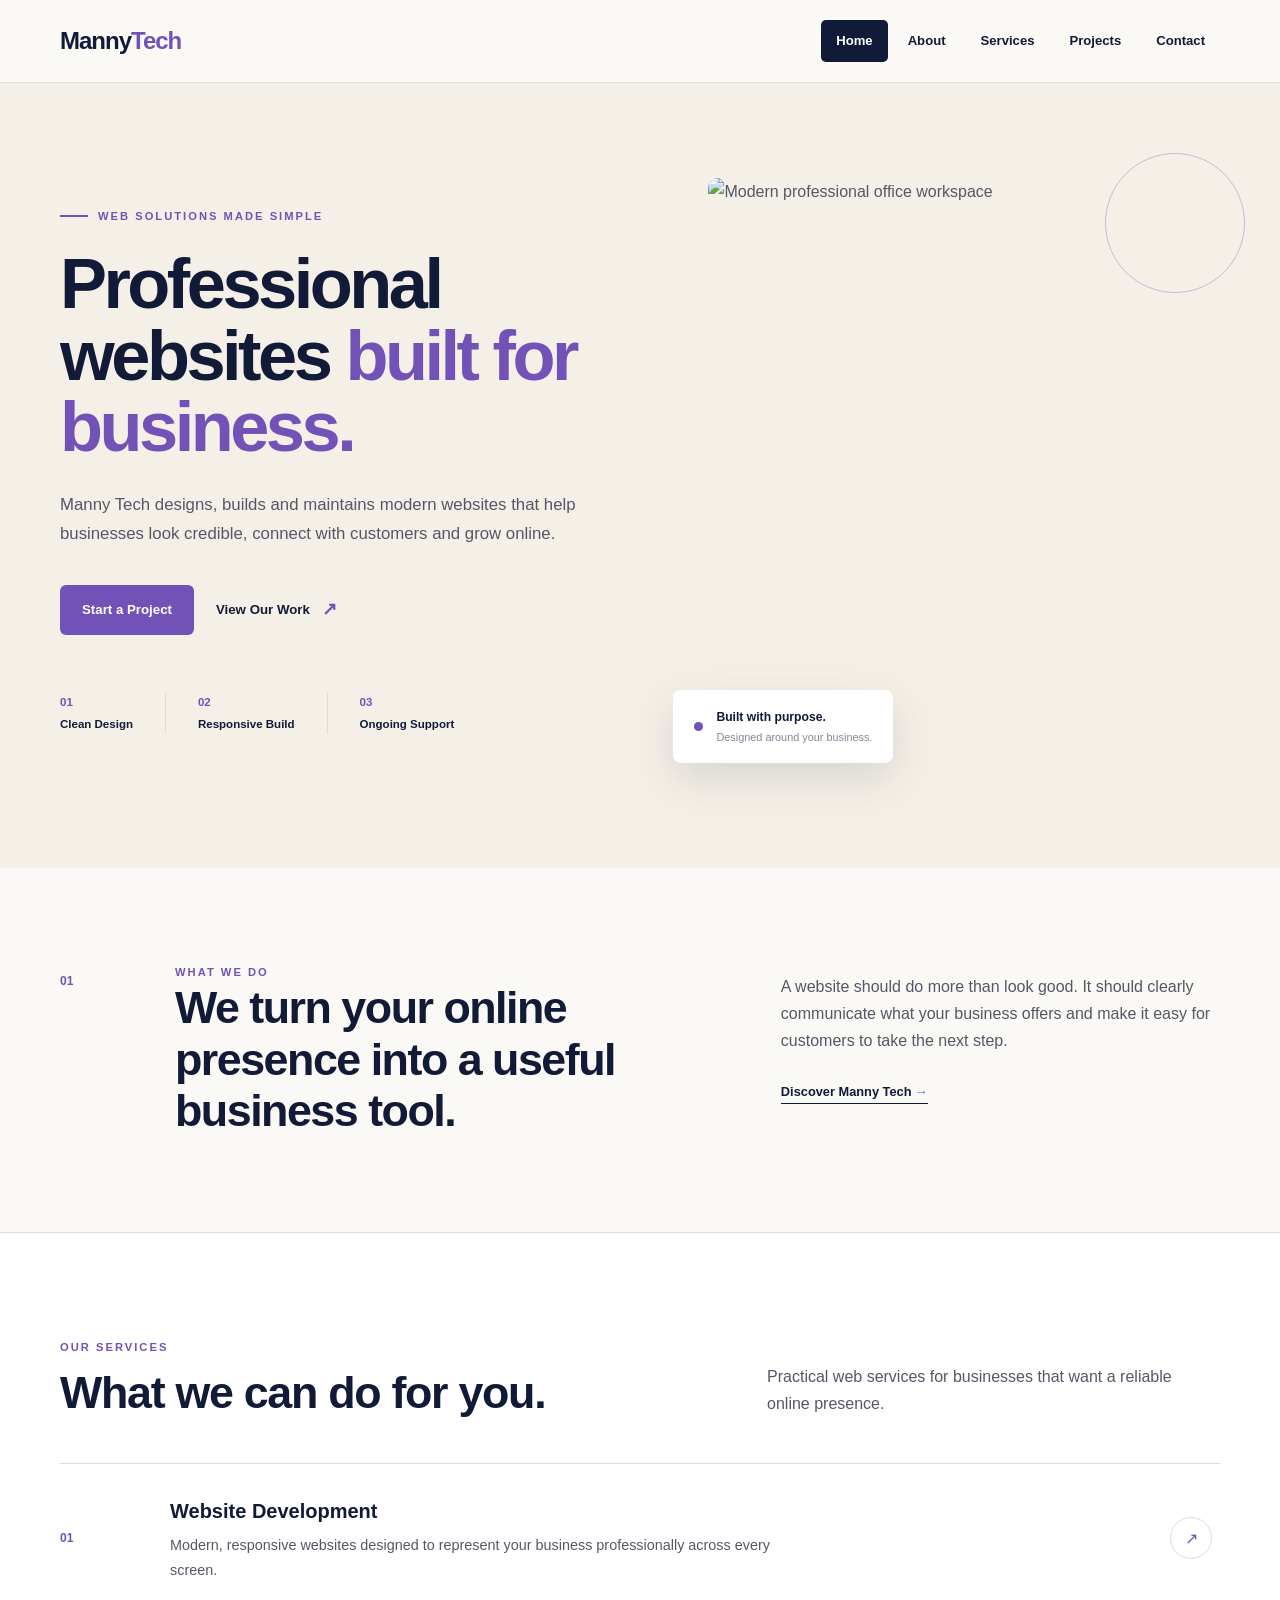
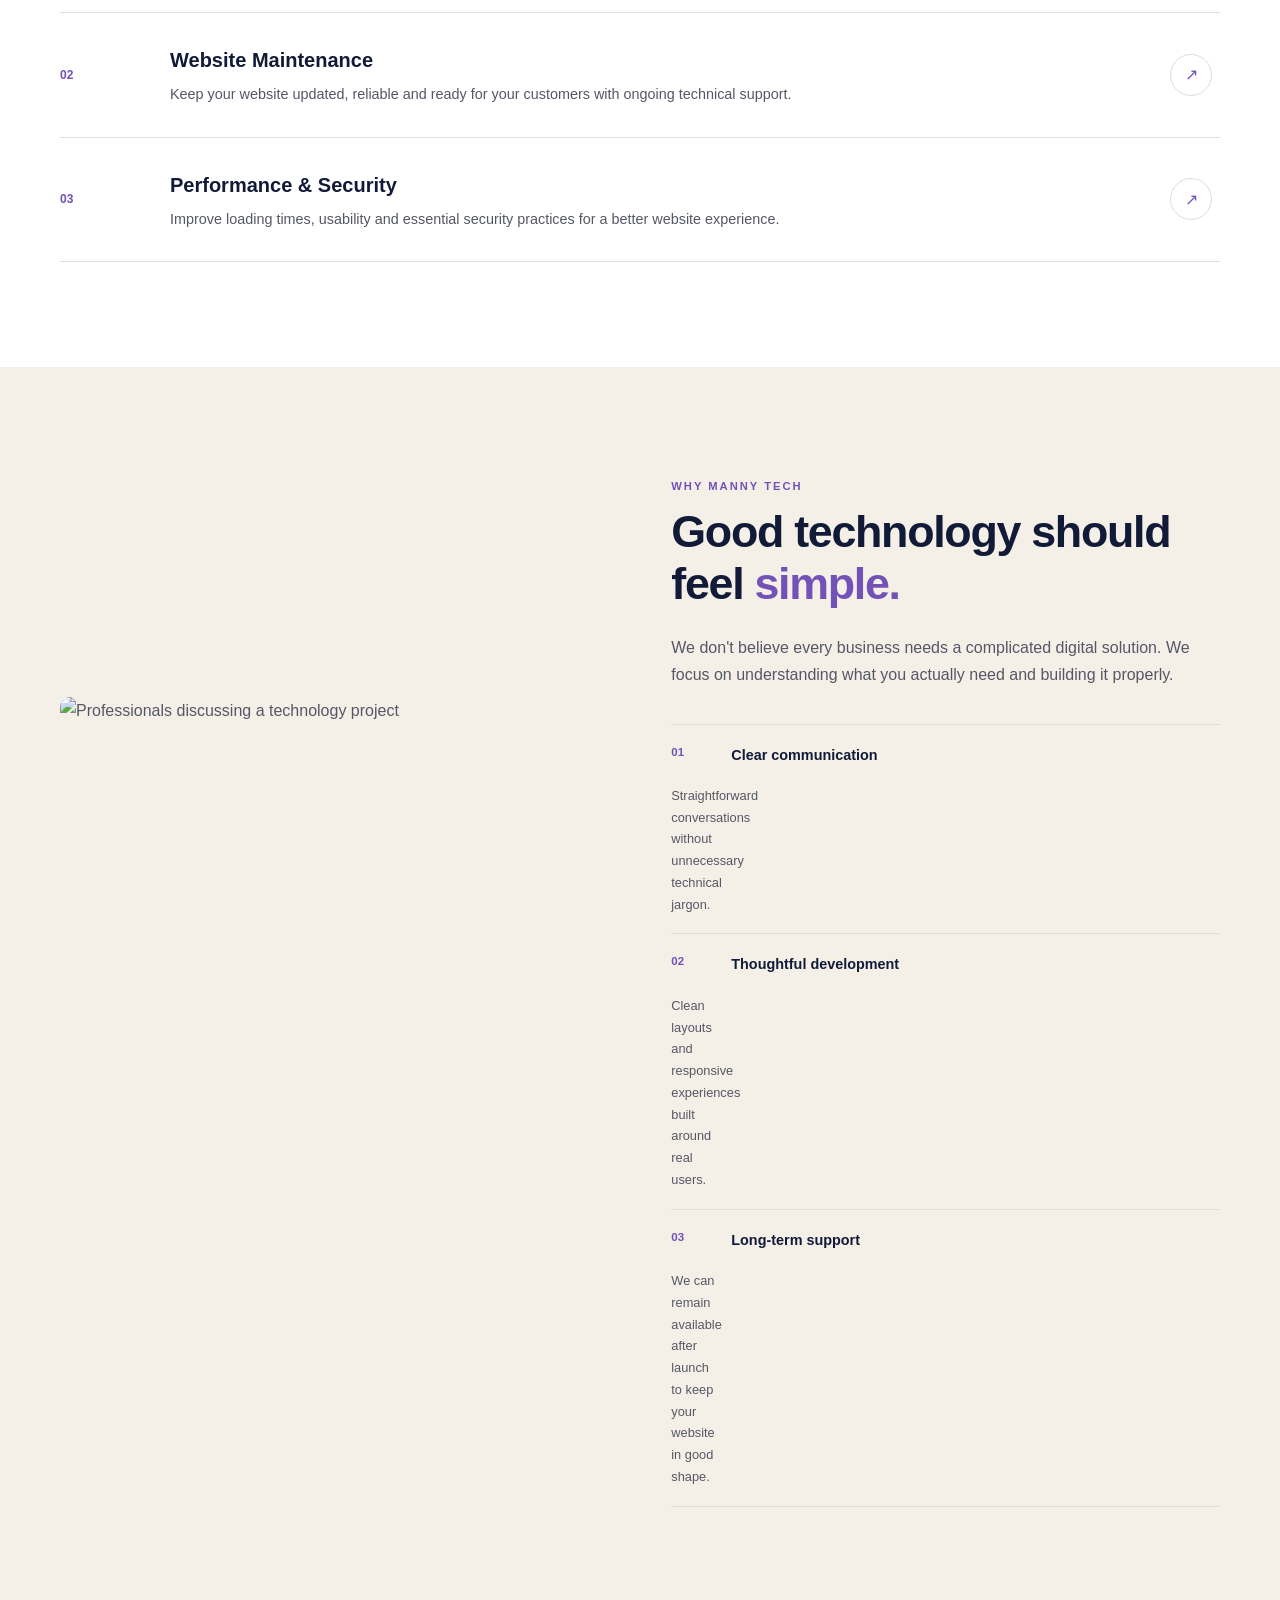
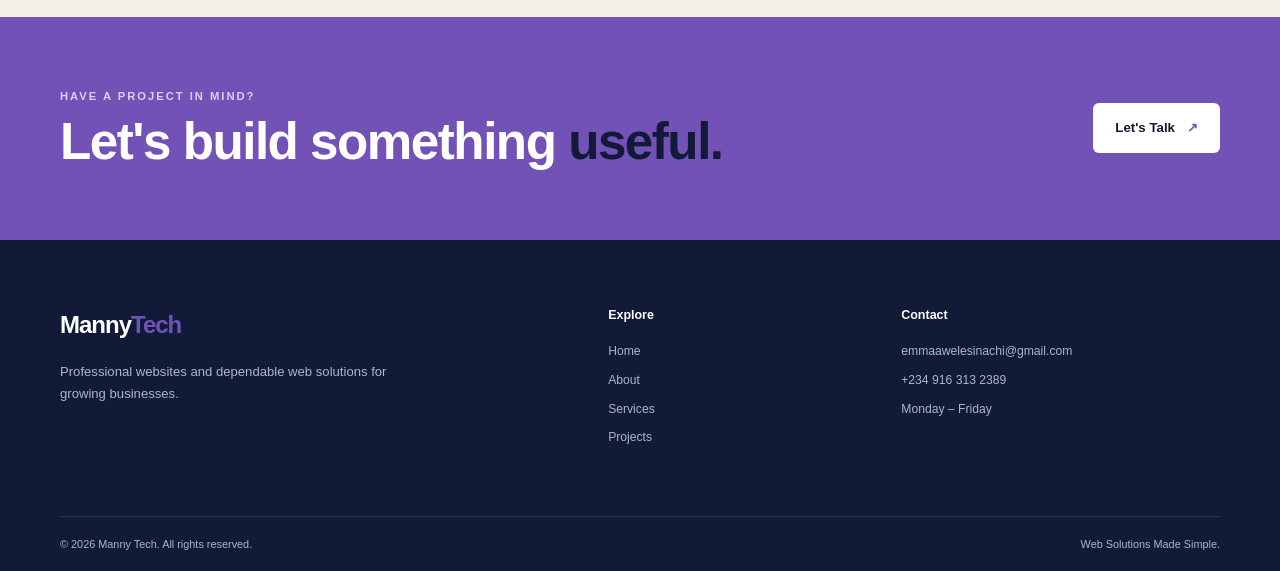
==== index.html @ 0f2007e7 "update" ====
<!DOCTYPE html>
<html lang="en">
<head>
    <meta charset="UTF-8">
    <meta name="viewport" content="width=device-width, initial-scale=1.0">

    <meta name="description"
          content="Manny Tech creates professional websites and provides reliable website maintenance, performance and security solutions for businesses.">

    <title>Manny Tech — Web Solutions Made Simple</title>

    <link rel="stylesheet" href="style.css">
</head>

<body>

<header class="site-header">
    <div class="container nav-container">

        <a href="index.html" class="logo">
            Manny<span>Tech</span>
        </a>

        <nav class="main-nav" aria-label="Main navigation">
            <a href="index.html" class="active">Home</a>
            <a href="about.html">About</a>
            <a href="services.html">Services</a>
            <a href="projects.html">Projects</a>
            <a href="contact.html">Contact</a>
        </nav>

    </div>
</header>


<main>

<!-- HERO -->

<section class="hero">
    <div class="container hero-grid">

        <div class="hero-content">

            <div class="hero-label">
                <span></span>
                WEB SOLUTIONS MADE SIMPLE
            </div>

            <h1>
                Professional websites
                <em>built for business.</em>
            </h1>

            <p class="hero-description">
                Manny Tech designs, builds and maintains modern websites
                that help businesses look credible, connect with customers
                and grow online.
            </p>

            <div class="hero-actions">
                <a href="contact.html" class="btn btn-primary">
                    Start a Project
                </a>

                <a href="projects.html" class="btn btn-text">
                    View Our Work <span>↗</span>
                </a>
            </div>

            <div class="hero-trust">
                <div>
                    <strong>01</strong>
                    <span>Clean Design</span>
                </div>

                <div>
                    <strong>02</strong>
                    <span>Responsive Build</span>
                </div>

                <div>
                    <strong>03</strong>
                    <span>Ongoing Support</span>
                </div>
            </div>

        </div>


        <div class="hero-visual">

            <div class="hero-image-frame">
                <img
                    src="https://images.unsplash.com/photo-1497366811353-6870744d04b2?auto=format&fit=crop&w=1200&q=85"
                    alt="Modern professional office workspace">
            </div>

            <div class="hero-floating-card">
                <span class="floating-dot"></span>
                <div>
                    <strong>Built with purpose.</strong>
                    <small>Designed around your business.</small>
                </div>
            </div>

            <div class="hero-shape"></div>

        </div>

    </div>
</section>


<!-- INTRO -->

<section class="intro-section">
    <div class="container intro-grid">

        <div class="intro-number">01</div>

        <div>
            <p class="section-label">WHAT WE DO</p>

            <h2>
                We turn your online presence
                into a useful business tool.
            </h2>
        </div>

        <div>
            <p>
                A website should do more than look good. It should clearly
                communicate what your business offers and make it easy for
                customers to take the next step.
            </p>

            <a href="about.html" class="underlined-link">
                Discover Manny Tech <span>→</span>
            </a>
        </div>

    </div>
</section>


<!-- SERVICES -->

<section class="section services-preview">
    <div class="container">

        <div class="section-top">
            <div>
                <p class="section-label">OUR SERVICES</p>
                <h2>What we can do for you.</h2>
            </div>

            <p>
                Practical web services for businesses that want
                a reliable online presence.
            </p>
        </div>


        <div class="premium-services">

            <article class="premium-service">
                <span class="service-index">01</span>

                <div>
                    <h3>Website Development</h3>
                    <p>
                        Modern, responsive websites designed to represent
                        your business professionally across every screen.
                    </p>
                </div>

                <a href="services.html">↗</a>
            </article>


            <article class="premium-service">
                <span class="service-index">02</span>

                <div>
                    <h3>Website Maintenance</h3>
                    <p>
                        Keep your website updated, reliable and ready
                        for your customers with ongoing technical support.
                    </p>
                </div>

                <a href="services.html">↗</a>
            </article>


            <article class="premium-service">
                <span class="service-index">03</span>

                <div>
                    <h3>Performance & Security</h3>
                    <p>
                        Improve loading times, usability and essential
                        security practices for a better website experience.
                    </p>
                </div>

                <a href="services.html">↗</a>
            </article>

        </div>

    </div>
</section>


<!-- FEATURE -->

<section class="feature-section">
    <div class="container feature-grid">

        <div class="feature-image">
            <img
                src="https://images.unsplash.com/photo-1556761175-b413da4baf72?auto=format&fit=crop&w=1100&q=85"
                alt="Professionals discussing a technology project">
        </div>

        <div class="feature-content">

            <p class="section-label">WHY MANNY TECH</p>

            <h2>
                Good technology should feel
                <em>simple.</em>
            </h2>

            <p>
                We don't believe every business needs a complicated
                digital solution. We focus on understanding what you
                actually need and building it properly.
            </p>

            <div class="feature-points">

                <div>
                    <span>01</span>
                    <strong>Clear communication</strong>
                    <p>
                        Straightforward conversations without unnecessary
                        technical jargon.
                    </p>
                </div>

                <div>
                    <span>02</span>
                    <strong>Thoughtful development</strong>
                    <p>
                        Clean layouts and responsive experiences built
                        around real users.
                    </p>
                </div>

                <div>
                    <span>03</span>
                    <strong>Long-term support</strong>
                    <p>
                        We can remain available after launch to keep
                        your website in good shape.
                    </p>
                </div>

            </div>

        </div>

    </div>
</section>


<!-- CTA -->

<section class="cta">
    <div class="container cta-inner">

        <div>
            <p class="section-label">HAVE A PROJECT IN MIND?</p>

            <h2>
                Let's build something
                <em>useful.</em>
            </h2>
        </div>

        <a href="contact.html" class="btn btn-light">
            Let's Talk <span>↗</span>
        </a>

    </div>
</section>

</main>


<footer class="site-footer">

    <div class="container footer-main">

        <div class="footer-brand">
            <a href="index.html" class="logo footer-logo">
                Manny<span>Tech</span>
            </a>

            <p>
                Professional websites and dependable web solutions
                for growing businesses.
            </p>
        </div>


        <div class="footer-column">
            <h4>Explore</h4>

            <a href="index.html">Home</a>
            <a href="about.html">About</a>
            <a href="services.html">Services</a>
            <a href="projects.html">Projects</a>
        </div>


        <div class="footer-column">
            <h4>Contact</h4>

            <a href="mailto: emmaawelesinachi@gmail.com">
               emmaawelesinachi@gmail.com
            </a>

            <a href="tel:+234916 313 2389">
                +234 916 313 2389
            </a>

            <span>Monday – Friday</span>
        </div>

    </div>


    <div class="container footer-bottom">

        <p>© 2026 Manny Tech. All rights reserved.</p>

        <p>Web Solutions Made Simple.</p>

    </div>

</footer>

</body>
</html>
---- style.css ----
/* ==================================================
   MANNY TECH
   Premium HTML + CSS Website
   ================================================== */


/* ---------- VARIABLES ---------- */

:root {
    --cream: #f5f0e7;
    --cream-light: #fbf9f5;
    --cream-dark: #e9e1d4;

    --violet: #7352b8;
    --violet-dark: #593d92;
    --violet-light: #eee8fa;

    --navy: #111b38;
    --navy-soft: #26304c;

    --white: #ffffff;

    --text: #555766;
    --muted: #858694;

    --border: #e2ddd4;

    --container: 1160px;
    --radius: 12px;
}


/* ---------- RESET ---------- */

* {
    margin: 0;
    padding: 0;
    box-sizing: border-box;
}


html {
    scroll-behavior: smooth;
}


body {
    font-family:
        Inter,
        -apple-system,
        BlinkMacSystemFont,
        "Segoe UI",
        Arial,
        sans-serif;

    background: var(--cream-light);
    color: var(--text);

    line-height: 1.7;

    -webkit-font-smoothing: antialiased;
}


img {
    width: 100%;
    display: block;
}


a {
    color: inherit;
    text-decoration: none;
}


button,
input,
textarea {
    font: inherit;
}


.container {
    width: min(92%, var(--container));
    margin: 0 auto;
}


/* ---------- HEADER ---------- */

.site-header {
    background: rgba(251, 249, 245, 0.96);
    border-bottom: 1px solid var(--border);
}


.nav-container {
    min-height: 82px;

    display: flex;
    align-items: center;
    justify-content: space-between;

    gap: 30px;
}


.logo {
    color: var(--navy);

    font-size: 1.5rem;
    font-weight: 800;

    letter-spacing: -1px;
}


.logo span {
    color: var(--violet);
}


.main-nav {
    display: flex;
    align-items: center;
    gap: 5px;
}


.main-nav a {
    color: var(--navy);

    font-size: 0.82rem;
    font-weight: 700;

    padding: 10px 15px;

    border-radius: 5px;

    transition:
        background 0.2s ease,
        color 0.2s ease;
}


.main-nav a:hover,
.main-nav a.active {
    background: var(--navy);
    color: var(--white);
}


/* ---------- HERO ---------- */

.hero {
    background: var(--cream);

    padding: 95px 0 105px;

    overflow: hidden;
}


.hero-grid {
    display: grid;

    grid-template-columns:
        minmax(0, 1fr)
        minmax(380px, 0.9fr);

    gap: 80px;

    align-items: center;
}


.hero-label,
.section-label {
    color: var(--violet);

    font-size: 0.7rem;
    font-weight: 800;

    letter-spacing: 2px;
}


.hero-label {
    display: flex;
    align-items: center;
    gap: 10px;

    margin-bottom: 22px;
}


.hero-label span {
    width: 28px;
    height: 2px;

    background: var(--violet);
}


.hero h1 {
    color: var(--navy);

    font-size: clamp(3rem, 5.5vw, 5.1rem);

    line-height: 1.02;

    letter-spacing: -3.5px;

    max-width: 730px;
}


h1 em,
h2 em {
    color: var(--violet);
    font-style: normal;
}


.hero-description {
    max-width: 620px;

    margin: 28px 0 34px;

    font-size: 1.05rem;

    color: var(--text);
}


.hero-actions {
    display: flex;
    align-items: center;
    flex-wrap: wrap;

    gap: 22px;
}


.btn {
    display: inline-flex;

    align-items: center;
    justify-content: center;

    gap: 12px;

    min-height: 50px;

    padding: 13px 22px;

    border-radius: 6px;

    font-size: 0.83rem;
    font-weight: 750;

    transition:
        transform 0.2s ease,
        background 0.2s ease;
}


.btn:hover {
    transform: translateY(-2px);
}


.btn-primary {
    background: var(--violet);
    color: var(--white);
}


.btn-primary:hover {
    background: var(--violet-dark);
}


.btn-text {
    color: var(--navy);

    padding-left: 0;
    padding-right: 0;
}


.btn-text span {
    color: var(--violet);

    font-size: 1.1rem;
}


.hero-trust {
    display: flex;

    margin-top: 55px;

    gap: 32px;
}


.hero-trust div {
    padding-right: 32px;

    border-right: 1px solid var(--border);
}


.hero-trust div:last-child {
    border: 0;
}


.hero-trust strong,
.hero-trust span {
    display: block;
}


.hero-trust strong {
    color: var(--violet);

    font-size: 0.72rem;

    margin-bottom: 2px;
}


.hero-trust span {
    color: var(--navy);

    font-size: 0.72rem;
    font-weight: 700;
}


/* ---------- HERO VISUAL ---------- */

.hero-visual {
    position: relative;

    padding: 0 20px 25px 0;
}


.hero-image-frame {
    height: 560px;

    overflow: hidden;

    border-radius: 10px;

    position: relative;

    z-index: 2;
}


.hero-image-frame img {
    height: 100%;
    object-fit: cover;
}


.hero-floating-card {
    position: absolute;

    z-index: 4;

    left: -35px;
    bottom: 0;

    display: flex;
    align-items: center;

    gap: 13px;

    background: var(--white);

    padding: 17px 21px;

    border-radius: 8px;

    box-shadow: 0 15px 45px rgba(17, 27, 56, 0.13);
}


.floating-dot {
    width: 9px;
    height: 9px;

    background: var(--violet);

    border-radius: 50%;
}


.hero-floating-card strong,
.hero-floating-card small {
    display: block;
}


.hero-floating-card strong {
    color: var(--navy);

    font-size: 0.76rem;
}


.hero-floating-card small {
    color: var(--muted);

    font-size: 0.68rem;
}


.hero-shape {
    position: absolute;

    z-index: 1;

    right: -25px;
    top: -25px;

    width: 140px;
    height: 140px;

    border: 1px solid var(--violet);

    opacity: 0.35;

    border-radius: 50%;
}


/* ---------- INTRO ---------- */

.intro-section {
    padding: 95px 0;

    background: var(--cream-light);

    border-bottom: 1px solid var(--border);
}


.intro-grid {
    display: grid;

    grid-template-columns: 80px 1.3fr 1fr;

    gap: 35px;

    align-items: start;
}


.intro-number {
    color: var(--violet);

    font-size: 0.75rem;
    font-weight: 800;

    padding-top: 8px;
}


.intro-grid h2 {
    color: var(--navy);

    font-size: clamp(2rem, 3.5vw, 3.1rem);

    line-height: 1.15;

    letter-spacing: -1.5px;
}


.intro-grid > div:last-child {
    padding-top: 10px;
}


.intro-grid p:not(.section-label) {
    margin-bottom: 22px;
}


.underlined-link {
    color: var(--navy);

    font-size: 0.8rem;
    font-weight: 750;

    border-bottom: 1px solid var(--navy);

    padding-bottom: 4px;
}


.underlined-link span {
    color: var(--violet);
}


/* ---------- SECTION ---------- */

.section {
    padding: 105px 0;
}


.section-top {
    display: grid;

    grid-template-columns: 1fr 0.7fr;

    gap: 60px;

    margin-bottom: 45px;
}


.section-top h2,
.feature-content h2,
.contact-copy h2,
.mission-box h2 {
    color: var(--navy);

    font-size: clamp(2rem, 3.5vw, 3rem);

    line-height: 1.15;

    letter-spacing: -1.3px;

    margin-top: 10px;
}


.section-top > p {
    max-width: 450px;

    padding-top: 25px;
}


/* ---------- SERVICES ---------- */

.services-preview {
    background: var(--white);
}


.premium-services {
    border-top: 1px solid var(--border);
}


.premium-service {
    display: grid;

    grid-template-columns: 80px 1fr 50px;

    gap: 30px;

    align-items: center;

    padding: 30px 0;

    border-bottom: 1px solid var(--border);
}


.service-index {
    color: var(--violet);

    font-size: 0.75rem;
    font-weight: 800;
}


.premium-service h3 {
    color: var(--navy);

    font-size: 1.25rem;

    margin-bottom: 5px;
}


.premium-service p {
    max-width: 650px;

    font-size: 0.9rem;
}


.premium-service > a {
    width: 42px;
    height: 42px;

    display: grid;
    place-items: center;

    color: var(--violet);

    border: 1px solid var(--border);

    border-radius: 50%;

    transition:
        background 0.2s ease,
        color 0.2s ease;
}


.premium-service:hover > a {
    background: var(--violet);

    color: var(--white);
}


/* ---------- FEATURE ---------- */

.feature-section {
    background: var(--cream);

    padding: 110px 0;
}


.feature-grid {
    display: grid;

    grid-template-columns: 0.95fr 1fr;

    gap: 90px;

    align-items: center;
}


.feature-image {
    height: 590px;

    overflow: hidden;

    border-radius: 10px;
}


.feature-image img {
    height: 100%;
    object-fit: cover;
}


.feature-content > p:not(.section-label) {
    margin: 25px 0;
}


.feature-points {
    margin-top: 35px;

    border-top: 1px solid var(--border);
}


.feature-points > div {
    display: grid;

    grid-template-columns: 45px 1fr;

    gap: 15px;

    padding: 18px 0;

    border-bottom: 1px solid var(--border);
}


.feature-points span {
    color: var(--violet);

    font-size: 0.72rem;
    font-weight: 800;
}


.feature-points strong {
    color: var(--navy);

    font-size: 0.9rem;
}


.feature-points p {
    font-size: 0.8rem;

    margin-top: 3px;
}


/* ---------- CTA ---------- */

.cta {
    background: var(--violet);

    padding: 70px 0;
}


.cta-inner {
    display: flex;

    align-items: center;
    justify-content: space-between;

    gap: 40px;
}


.cta .section-label {
    color: #ddd0f7;
}


.cta h2 {
    color: var(--white);

    font-size: clamp(2.2rem, 4vw, 3.6rem);

    line-height: 1.1;

    letter-spacing: -1.5px;

    margin-top: 8px;
}


.cta h2 em {
    color: var(--navy);
}


.btn-light {
    background: var(--white);

    color: var(--navy);

    white-space: nowrap;
}


.btn-light span {
    color: var(--violet);
}


/* ---------- PAGE INTRO ---------- */

.page-intro {
    background: var(--cream);

    padding: 100px 0;

    border-bottom: 1px solid var(--border);
}


.page-intro h1 {
    color: var(--navy);

    max-width: 900px;

    font-size: clamp(3rem, 5.5vw, 5rem);

    line-height: 1.03;

    letter-spacing: -3px;

    margin-top: 15px;
}


.page-intro-text {
    max-width: 650px;

    margin-top: 25px;

    font-size: 1.05rem;
}


/* ---------- ABOUT ---------- */

.about-grid {
    display: grid;

    grid-template-columns: 1fr 1fr;

    gap: 90px;

    align-items: center;
}


.about-image {
    height: 570px;

    overflow: hidden;

    border-radius: 10px;
}


.about-image img {
    height: 100%;
    object-fit: cover;
}


.about-copy h2 {
    color: var(--navy);

    font-size: clamp(2rem, 3.5vw, 3rem);

    line-height: 1.15;

    letter-spacing: -1.3px;

    margin: 10px 0 25px;
}


.about-copy p {
    margin-bottom: 17px;
}


/* ---------- DARK SECTION ---------- */

.dark-section {
    background: var(--navy);

    color: #c5cad7;

    padding: 100px 0;
}


.light-label {
    color: #bba6e6;
}


.principles {
    display: grid;

    grid-template-columns: 0.8fr 1.2fr;

    gap: 100px;
}


.principles h2 {
    color: var(--white);

    font-size: clamp(2.3rem, 4vw, 3.7rem);

    line-height: 1.1;

    letter-spacing: -1.5px;

    margin-top: 12px;
}


.principle-list > div {
    display: grid;

    grid-template-columns: 60px 1fr;

    gap: 25px;

    padding: 24px 0;

    border-bottom: 1px solid rgba(255,255,255,0.12);
}


.principle-list span {
    color: #a88bd9;

    font-size: 0.75rem;
    font-weight: 800;
}


.principle-list h3 {
    color: var(--white);

    font-size: 1.05rem;

    margin-bottom: 5px;
}


.principle-list p {
    max-width: 520px;

    font-size: 0.86rem;
}


/* ---------- MISSION ---------- */

.mission-grid {
    display: grid;

    grid-template-columns: 1fr 1fr;

    gap: 60px;
}


.mission-box {
    padding: 35px 0;

    border-top: 2px solid var(--navy);
}


.mission-box h2 {
    margin: 12px 0 20px;
}


/* ---------- SERVICES PAGE ---------- */

.services-page {
    background: var(--white);
}


.large-service {
    display: grid;

    grid-template-columns: 120px 1fr;

    gap: 50px;

    padding: 55px 0;

    border-bottom: 1px solid var(--border);
}


.large-service:first-child {
    border-top: 1px solid var(--border);
}


.large-service-number {
    color: var(--violet);

    font-size: 0.8rem;
    font-weight: 800;
}


.large-service h2 {
    color: var(--navy);

    font-size: clamp(1.7rem, 3vw, 2.5rem);

    letter-spacing: -1px;

    margin: 8px 0 15px;
}


.large-service p:not(.section-label) {
    max-width: 650px;
}


.service-list {
    display: flex;

    flex-wrap: wrap;

    gap: 10px;

    list-style: none;

    margin-top: 25px;
}


.service-list li {
    background: var(--cream);

    color: var(--navy);

    font-size: 0.75rem;
    font-weight: 700;

    padding: 8px 12px;

    border-radius: 4px;
}


/* ---------- PROJECTS ---------- */

.projects-section {
    background: var(--white);
}


.project-list {
    display: flex;

    flex-direction: column;

    gap: 100px;
}


.project {
    display: grid;

    grid-template-columns: 1.1fr 0.9fr;

    gap: 70px;

    align-items: center;
}


.project-reverse {
    grid-template-columns: 0.9fr 1.1fr;
}


.project-reverse .project-image {
    order: 2;
}


.project-reverse .project-details {
    order: 1;
}


.project-image {
    height: 460px;

    overflow: hidden;

    border-radius: 10px;
}


.project-image img {
    height: 100%;

    object-fit: cover;

    transition: transform 0.5s ease;
}


.project:hover .project-image img {
    transform: scale(1.025);
}


.project-details h2 {
    color: var(--navy);

    font-size: clamp(2rem, 3vw, 2.7rem);

    letter-spacing: -1.2px;

    margin: 10px 0 15px;
}


.project-details > p:not(.section-label) {
    max-width: 470px;
}


.project-meta {
    display: flex;

    flex-wrap: wrap;

    gap: 8px;

    margin-top: 25px;
}


.project-meta span {
    color: var(--violet);

    background: var(--violet-light);

    padding: 7px 10px;

    font-size: 0.68rem;

    font-weight: 750;

    border-radius: 4px;
}


/* ---------- CONTACT ---------- */

.contact-section {
    background: var(--white);
}


.contact-grid {
    display: grid;

    grid-template-columns: 0.8fr 1.2fr;

    gap: 90px;

    align-items: start;
}


.contact-copy h2 {
    margin: 10px 0 22px;
}


.contact-copy > p:not(.section-label) {
    max-width: 500px;
}


.contact-item {
    margin-top: 32px;

    padding-top: 18px;

    border-top: 1px solid var(--border);
}


.contact-item span {
    display: block;

    color: var(--violet);

    font-size: 0.65rem;
    font-weight: 800;

    letter-spacing: 1.4px;

    margin-bottom: 5px;
}


.contact-item a {
    color: var(--navy);

    font-weight: 700;
}


.contact-form {
    background: var(--cream);

    padding: 40px;

    border-radius: 10px;

    border: 1px solid var(--border);
}


.form-heading {
    display: flex;

    align-items: center;

    gap: 15px;

    padding-bottom: 25px;

    margin-bottom: 25px;

    border-bottom: 1px solid var(--border);
}


.form-heading span {
    color: var(--violet);

    font-size: 0.72rem;
    font-weight: 800;
}


.form-heading h2 {
    color: var(--navy);

    font-size: 1.3rem;
}


.form-row {
    display: grid;

    grid-template-columns: 1fr 1fr;

    gap: 18px;
}


.form-field {
    margin-bottom: 20px;
}


.form-field label {
    display: block;

    color: var(--navy);

    font-size: 0.75rem;
    font-weight: 750;

    margin-bottom: 7px;
}


.form-field input,
.form-field textarea {
    width: 100%;

    border: 1px solid #d7d1c6;

    background: var(--cream-light);

    color: var(--navy);

    padding: 13px 14px;

    border-radius: 5px;

    outline: none;

    transition: border 0.2s ease;
}


.form-field input:focus,
.form-field textarea:focus {
    border-color: var(--violet);
}


.form-field textarea {
    resize: vertical;
}


.contact-form .btn {
    border: 0;
}


.form-note {
    color: var(--muted);

    font-size: 0.67rem;

    margin-top: 15px;
}


/* ---------- FOOTER ---------- */

.site-footer {
    background: var(--navy);

    color: #aeb5c5;

    padding-top: 65px;
}


.footer-main {
    display: grid;

    grid-template-columns: 1.5fr 0.7fr 1fr;

    gap: 70px;

    padding-bottom: 60px;
}


.footer-logo {
    color: var(--white);
}


.footer-brand p {
    max-width: 330px;

    margin-top: 15px;

    font-size: 0.82rem;
}


.footer-column h4 {
    color: var(--white);

    font-size: 0.78rem;

    margin-bottom: 15px;
}


.footer-column a,
.footer-column span {
    display: block;

    font-size: 0.76rem;

    margin-bottom: 8px;
}


.footer-column a:hover {
    color: var(--white);
}


.footer-bottom {
    display: flex;

    justify-content: space-between;

    gap: 20px;

    padding: 18px 0;

    border-top: 1px solid rgba(255,255,255,0.1);

    font-size: 0.68rem;
}


/* ---------- RESPONSIVE ---------- */

@media (max-width: 900px) {

    .hero-grid,
    .feature-grid,
    .about-grid,
    .principles,
    .contact-grid {
        grid-template-columns: 1fr;
    }


    .hero-grid {
        gap: 55px;
    }


    .hero-image-frame {
        height: 480px;
    }


    .hero-visual {
        max-width: 700px;
    }


    .intro-grid {
        grid-template-columns: 55px 1fr;
    }


    .intro-grid > div:last-child {
        grid-column: 2;
    }


    .section-top {
        grid-template-columns: 1fr;
        gap: 15px;
    }


    .section-top > p {
        padding-top: 0;
    }


    .feature-grid,
    .about-grid,
    .contact-grid {
        gap: 50px;
    }


    .feature-image,
    .about-image {
        height: 450px;
    }


    .principles {
        gap: 50px;
    }


    .mission-grid {
        grid-template-columns: 1fr;
        gap: 35px;
    }


    .project,
    .project-reverse {
        grid-template-columns: 1fr;
        gap: 35px;
    }


    .project-reverse .project-image,
    .project-reverse .project-details {
        order: initial;
    }


    .project-image {
        height: 400px;
    }


    .footer-main {
        grid-template-columns: 1fr 1fr;
    }

}


@media (max-width: 620px) {

    .nav-container {
        flex-direction: column;

        padding: 18px 0;

        gap: 15px;
    }


    .main-nav {
        width: 100%;

        justify-content: center;

        flex-wrap: wrap;
    }


    .main-nav a {
        font-size: 0.72rem;

        padding: 8px 9px;
    }


    .hero {
        padding: 65px 0 75px;
    }


    .hero h1,
    .page-intro h1 {
        letter-spacing: -2px;
    }


    .hero-trust {
        gap: 15px;
    }


    .hero-trust div {
        padding-right: 15px;
    }


    .hero-image-frame {
        height: 350px;
    }


    .hero-floating-card {
        left: 10px;
    }


    .hero-shape {
        display: none;
    }


    .intro-section,
    .section,
    .feature-section,
    .dark-section {
        padding: 70px 0;
    }


    .intro-grid {
        grid-template-columns: 1fr;
        gap: 10px;
    }


    .intro-grid > div:last-child {
        grid-column: auto;
    }


    .premium-service {
        grid-template-columns: 40px 1fr;
        gap: 15px;
    }


    .premium-service > a {
        display: none;
    }


    .cta-inner {
        flex-direction: column;

        align-items: flex-start;
    }


    .page-intro {
        padding: 70px 0;
    }


    .page-intro h1 {
        font-size: 2.9rem;
    }


    .large-service {
        grid-template-columns: 1fr;

        gap: 12px;

        padding: 40px 0;
    }


    .project-list {
        gap: 65px;
    }


    .project-image {
        height: 300px;
    }


    .form-row {
        grid-template-columns: 1fr;
        gap: 0;
    }


    .contact-form {
        padding: 25px;
    }


    .footer-main {
        grid-template-columns: 1fr;

        gap: 35px;

        padding-bottom: 40px;
    }


    .footer-bottom {
        flex-direction: column;

        gap: 5px;
    }

}
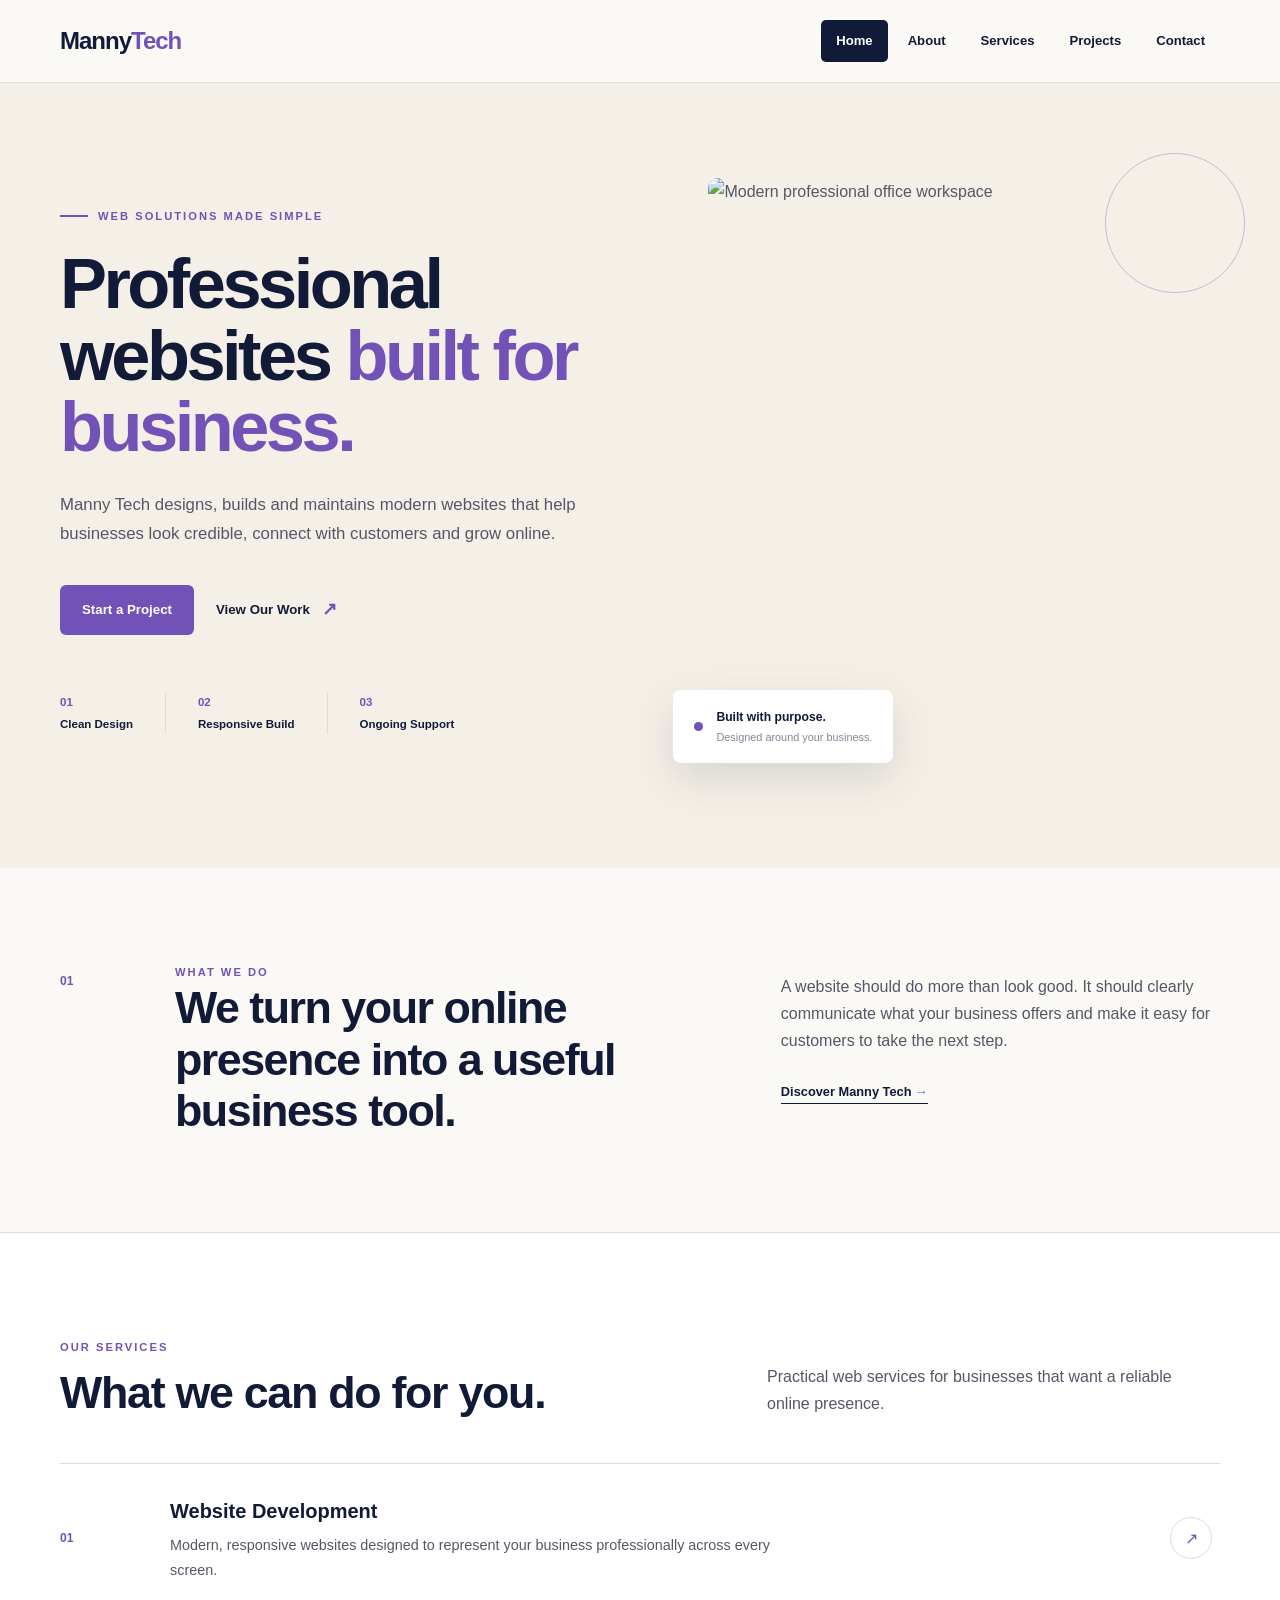
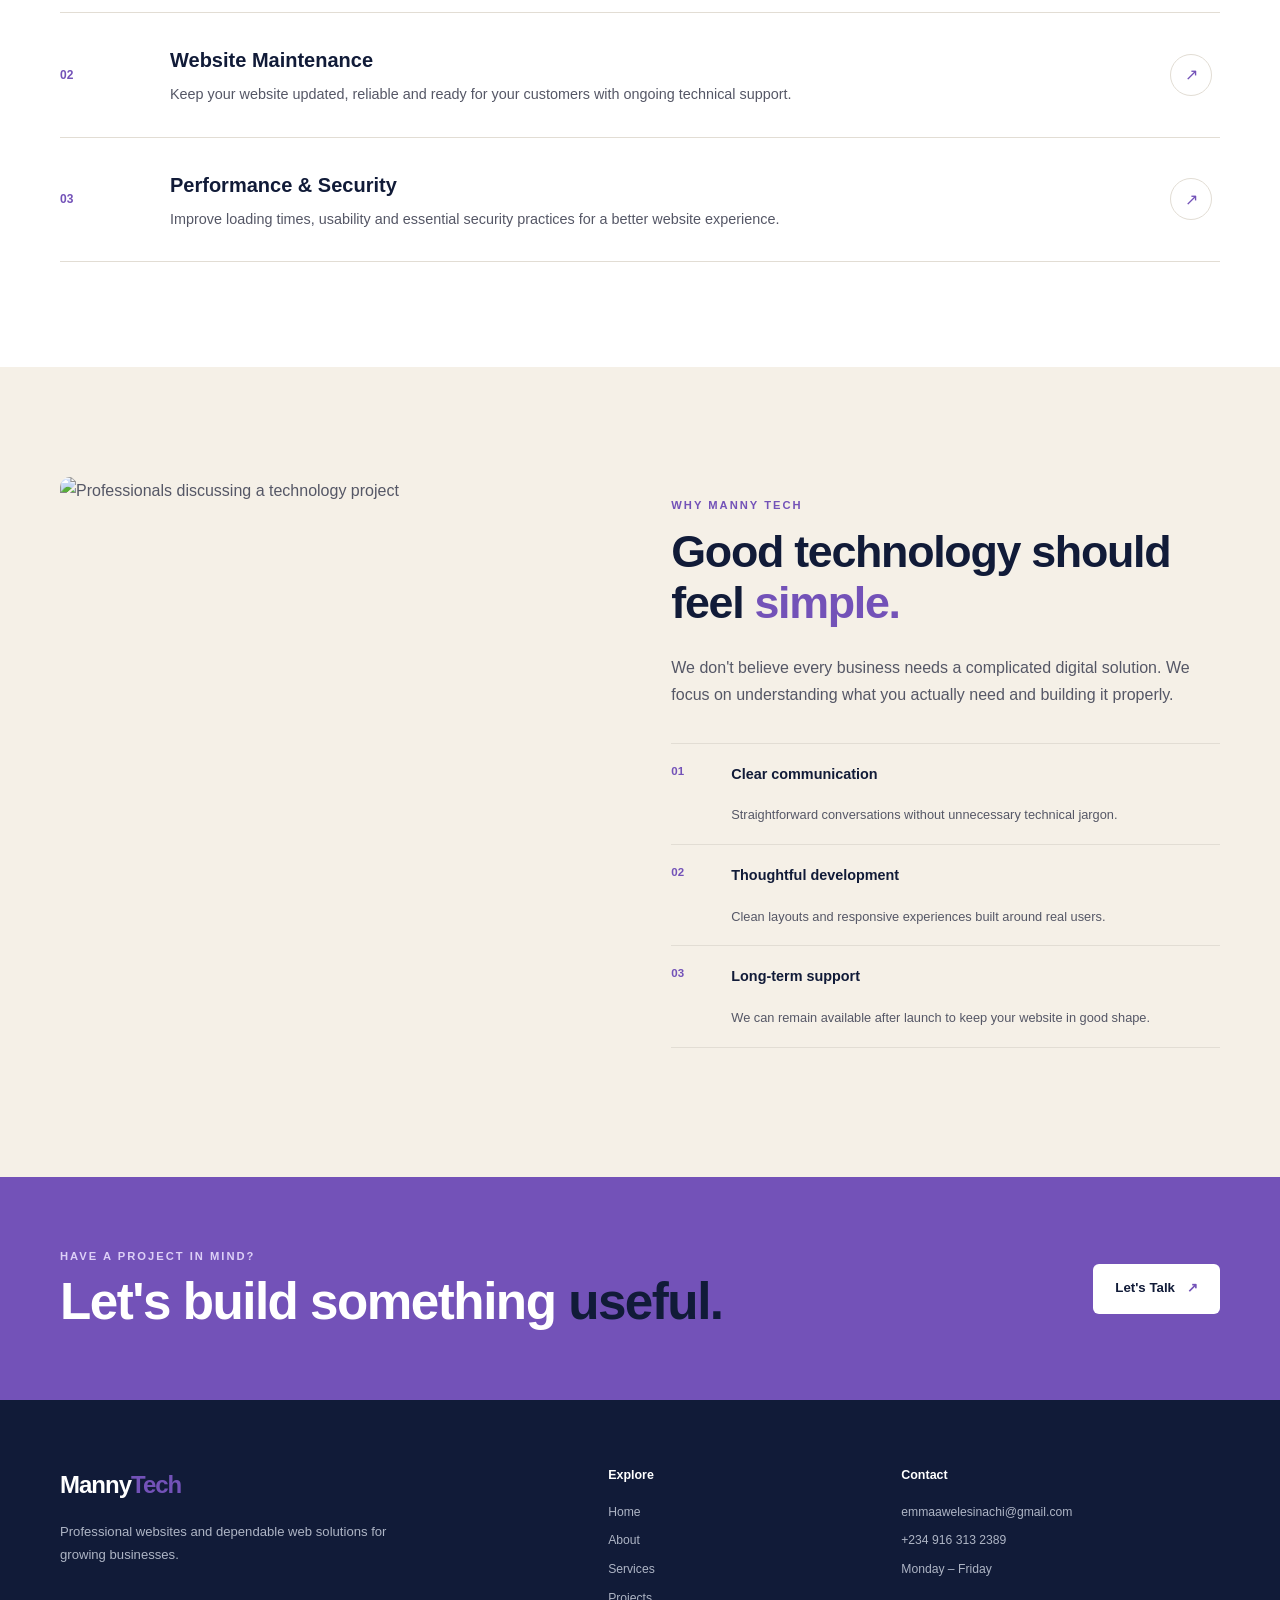
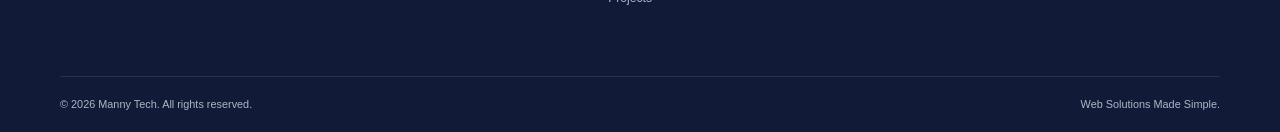
==== commit 6e45b67d: "updates" ====
--- a/index.html
+++ b/index.html
@@ -1,358 +1,358 @@
-<!DOCTYPE html>
-<html lang="en">
-<head>
-    <meta charset="UTF-8">
-    <meta name="viewport" content="width=device-width, initial-scale=1.0">
-
-    <meta name="description"
-          content="Manny Tech creates professional websites and provides reliable website maintenance, performance and security solutions for businesses.">
-
-    <title>Manny Tech — Web Solutions Made Simple</title>
-
-    <link rel="stylesheet" href="style.css">
-</head>
-
-<body>
-
-<header class="site-header">
-    <div class="container nav-container">
-
-        <a href="index.html" class="logo">
-            Manny<span>Tech</span>
-        </a>
-
-        <nav class="main-nav" aria-label="Main navigation">
-            <a href="index.html" class="active">Home</a>
-            <a href="about.html">About</a>
-            <a href="services.html">Services</a>
-            <a href="projects.html">Projects</a>
-            <a href="contact.html">Contact</a>
-        </nav>
-
-    </div>
-</header>
-
-
-<main>
-
-<!-- HERO -->
-
-<section class="hero">
-    <div class="container hero-grid">
-
-        <div class="hero-content">
-
-            <div class="hero-label">
-                <span></span>
-                WEB SOLUTIONS MADE SIMPLE
-            </div>
-
-            <h1>
-                Professional websites
-                <em>built for business.</em>
-            </h1>
-
-            <p class="hero-description">
-                Manny Tech designs, builds and maintains modern websites
-                that help businesses look credible, connect with customers
-                and grow online.
-            </p>
-
-            <div class="hero-actions">
-                <a href="contact.html" class="btn btn-primary">
-                    Start a Project
-                </a>
-
-                <a href="projects.html" class="btn btn-text">
-                    View Our Work <span>↗</span>
-                </a>
-            </div>
-
-            <div class="hero-trust">
-                <div>
-                    <strong>01</strong>
-                    <span>Clean Design</span>
-                </div>
-
-                <div>
-                    <strong>02</strong>
-                    <span>Responsive Build</span>
-                </div>
-
-                <div>
-                    <strong>03</strong>
-                    <span>Ongoing Support</span>
-                </div>
-            </div>
-
-        </div>
-
-
-        <div class="hero-visual">
-
-            <div class="hero-image-frame">
-                <img
-                    src="https://images.unsplash.com/photo-1497366811353-6870744d04b2?auto=format&fit=crop&w=1200&q=85"
-                    alt="Modern professional office workspace">
-            </div>
-
-            <div class="hero-floating-card">
-                <span class="floating-dot"></span>
-                <div>
-                    <strong>Built with purpose.</strong>
-                    <small>Designed around your business.</small>
-                </div>
-            </div>
-
-            <div class="hero-shape"></div>
-
-        </div>
-
-    </div>
-</section>
-
-
-<!-- INTRO -->
-
-<section class="intro-section">
-    <div class="container intro-grid">
-
-        <div class="intro-number">01</div>
-
-        <div>
-            <p class="section-label">WHAT WE DO</p>
-
-            <h2>
-                We turn your online presence
-                into a useful business tool.
-            </h2>
-        </div>
-
-        <div>
-            <p>
-                A website should do more than look good. It should clearly
-                communicate what your business offers and make it easy for
-                customers to take the next step.
-            </p>
-
-            <a href="about.html" class="underlined-link">
-                Discover Manny Tech <span>→</span>
-            </a>
-        </div>
-
-    </div>
-</section>
-
-
-<!-- SERVICES -->
-
-<section class="section services-preview">
-    <div class="container">
-
-        <div class="section-top">
-            <div>
-                <p class="section-label">OUR SERVICES</p>
-                <h2>What we can do for you.</h2>
-            </div>
-
-            <p>
-                Practical web services for businesses that want
-                a reliable online presence.
-            </p>
-        </div>
-
-
-        <div class="premium-services">
-
-            <article class="premium-service">
-                <span class="service-index">01</span>
-
-                <div>
-                    <h3>Website Development</h3>
-                    <p>
-                        Modern, responsive websites designed to represent
-                        your business professionally across every screen.
-                    </p>
-                </div>
-
-                <a href="services.html">↗</a>
-            </article>
-
-
-            <article class="premium-service">
-                <span class="service-index">02</span>
-
-                <div>
-                    <h3>Website Maintenance</h3>
-                    <p>
-                        Keep your website updated, reliable and ready
-                        for your customers with ongoing technical support.
-                    </p>
-                </div>
-
-                <a href="services.html">↗</a>
-            </article>
-
-
-            <article class="premium-service">
-                <span class="service-index">03</span>
-
-                <div>
-                    <h3>Performance & Security</h3>
-                    <p>
-                        Improve loading times, usability and essential
-                        security practices for a better website experience.
-                    </p>
-                </div>
-
-                <a href="services.html">↗</a>
-            </article>
-
-        </div>
-
-    </div>
-</section>
-
-
-<!-- FEATURE -->
-
-<section class="feature-section">
-    <div class="container feature-grid">
-
-        <div class="feature-image">
-            <img
-                src="https://images.unsplash.com/photo-1556761175-b413da4baf72?auto=format&fit=crop&w=1100&q=85"
-                alt="Professionals discussing a technology project">
-        </div>
-
-        <div class="feature-content">
-
-            <p class="section-label">WHY MANNY TECH</p>
-
-            <h2>
-                Good technology should feel
-                <em>simple.</em>
-            </h2>
-
-            <p>
-                We don't believe every business needs a complicated
-                digital solution. We focus on understanding what you
-                actually need and building it properly.
-            </p>
-
-            <div class="feature-points">
-
-                <div>
-                    <span>01</span>
-                    <strong>Clear communication</strong>
-                    <p>
-                        Straightforward conversations without unnecessary
-                        technical jargon.
-                    </p>
-                </div>
-
-                <div>
-                    <span>02</span>
-                    <strong>Thoughtful development</strong>
-                    <p>
-                        Clean layouts and responsive experiences built
-                        around real users.
-                    </p>
-                </div>
-
-                <div>
-                    <span>03</span>
-                    <strong>Long-term support</strong>
-                    <p>
-                        We can remain available after launch to keep
-                        your website in good shape.
-                    </p>
-                </div>
-
-            </div>
-
-        </div>
-
-    </div>
-</section>
-
-
-<!-- CTA -->
-
-<section class="cta">
-    <div class="container cta-inner">
-
-        <div>
-            <p class="section-label">HAVE A PROJECT IN MIND?</p>
-
-            <h2>
-                Let's build something
-                <em>useful.</em>
-            </h2>
-        </div>
-
-        <a href="contact.html" class="btn btn-light">
-            Let's Talk <span>↗</span>
-        </a>
-
-    </div>
-</section>
-
-</main>
-
-
-<footer class="site-footer">
-
-    <div class="container footer-main">
-
-        <div class="footer-brand">
-            <a href="index.html" class="logo footer-logo">
-                Manny<span>Tech</span>
-            </a>
-
-            <p>
-                Professional websites and dependable web solutions
-                for growing businesses.
-            </p>
-        </div>
-
-
-        <div class="footer-column">
-            <h4>Explore</h4>
-
-            <a href="index.html">Home</a>
-            <a href="about.html">About</a>
-            <a href="services.html">Services</a>
-            <a href="projects.html">Projects</a>
-        </div>
-
-
-        <div class="footer-column">
-            <h4>Contact</h4>
-
-            <a href="mailto: emmaawelesinachi@gmail.com">
-               emmaawelesinachi@gmail.com
-            </a>
-
-            <a href="tel:+234916 313 2389">
-                +234 916 313 2389
-            </a>
-
-            <span>Monday – Friday</span>
-        </div>
-
-    </div>
-
-
-    <div class="container footer-bottom">
-
-        <p>© 2026 Manny Tech. All rights reserved.</p>
-
-        <p>Web Solutions Made Simple.</p>
-
-    </div>
-
-</footer>
-
-</body>
+<!DOCTYPE html>
+<html lang="en">
+<head>
+    <meta charset="UTF-8">
+    <meta name="viewport" content="width=device-width, initial-scale=1.0">
+
+    <meta name="description"
+          content="Manny Tech creates professional websites and provides reliable website maintenance, performance and security solutions for businesses.">
+
+    <title>Manny Tech — Web Solutions Made Simple</title>
+
+    <link rel="stylesheet" href="style.css">
+</head>
+
+<body>
+
+<header class="site-header">
+    <div class="container nav-container">
+
+        <a href="index.html" class="logo">
+            Manny<span>Tech</span>
+        </a>
+
+        <nav class="main-nav" aria-label="Main navigation">
+            <a href="index.html" class="active">Home</a>
+            <a href="about.html">About</a>
+            <a href="services.html">Services</a>
+            <a href="projects.html">Projects</a>
+            <a href="contact.html">Contact</a>
+        </nav>
+
+    </div>
+</header>
+
+
+<main>
+
+<!-- HERO -->
+
+<section class="hero">
+    <div class="container hero-grid">
+
+        <div class="hero-content">
+
+            <div class="hero-label">
+                <span></span>
+                WEB SOLUTIONS MADE SIMPLE
+            </div>
+
+            <h1>
+                Professional websites
+                <em>built for business.</em>
+            </h1>
+
+            <p class="hero-description">
+                Manny Tech designs, builds and maintains modern websites
+                that help businesses look credible, connect with customers
+                and grow online.
+            </p>
+
+            <div class="hero-actions">
+                <a href="contact.html" class="btn btn-primary">
+                    Start a Project
+                </a>
+
+                <a href="projects.html" class="btn btn-text">
+                    View Our Work <span>↗</span>
+                </a>
+            </div>
+
+            <div class="hero-trust">
+                <div>
+                    <strong>01</strong>
+                    <span>Clean Design</span>
+                </div>
+
+                <div>
+                    <strong>02</strong>
+                    <span>Responsive Build</span>
+                </div>
+
+                <div>
+                    <strong>03</strong>
+                    <span>Ongoing Support</span>
+                </div>
+            </div>
+
+        </div>
+
+
+        <div class="hero-visual">
+
+            <div class="hero-image-frame">
+                <img
+                    src="https://images.unsplash.com/photo-1497366811353-6870744d04b2?auto=format&fit=crop&w=1200&q=85"
+                    alt="Modern professional office workspace">
+            </div>
+
+            <div class="hero-floating-card">
+                <span class="floating-dot"></span>
+                <div>
+                    <strong>Built with purpose.</strong>
+                    <small>Designed around your business.</small>
+                </div>
+            </div>
+
+            <div class="hero-shape"></div>
+
+        </div>
+
+    </div>
+</section>
+
+
+<!-- INTRO -->
+
+<section class="intro-section">
+    <div class="container intro-grid">
+
+        <div class="intro-number">01</div>
+
+        <div>
+            <p class="section-label">WHAT WE DO</p>
+
+            <h2>
+                We turn your online presence
+                into a useful business tool.
+            </h2>
+        </div>
+
+        <div>
+            <p>
+                A website should do more than look good. It should clearly
+                communicate what your business offers and make it easy for
+                customers to take the next step.
+            </p>
+
+            <a href="about.html" class="underlined-link">
+                Discover Manny Tech <span>→</span>
+            </a>
+        </div>
+
+    </div>
+</section>
+
+
+<!-- SERVICES -->
+
+<section class="section services-preview">
+    <div class="container">
+
+        <div class="section-top">
+            <div>
+                <p class="section-label">OUR SERVICES</p>
+                <h2>What we can do for you.</h2>
+            </div>
+
+            <p>
+                Practical web services for businesses that want
+                a reliable online presence.
+            </p>
+        </div>
+
+
+        <div class="premium-services">
+
+            <article class="premium-service">
+                <span class="service-index">01</span>
+
+                <div>
+                    <h3>Website Development</h3>
+                    <p>
+                        Modern, responsive websites designed to represent
+                        your business professionally across every screen.
+                    </p>
+                </div>
+
+                <a href="services.html">↗</a>
+            </article>
+
+
+            <article class="premium-service">
+                <span class="service-index">02</span>
+
+                <div>
+                    <h3>Website Maintenance</h3>
+                    <p>
+                        Keep your website updated, reliable and ready
+                        for your customers with ongoing technical support.
+                    </p>
+                </div>
+
+                <a href="services.html">↗</a>
+            </article>
+
+
+            <article class="premium-service">
+                <span class="service-index">03</span>
+
+                <div>
+                    <h3>Performance & Security</h3>
+                    <p>
+                        Improve loading times, usability and essential
+                        security practices for a better website experience.
+                    </p>
+                </div>
+
+                <a href="services.html">↗</a>
+            </article>
+
+        </div>
+
+    </div>
+</section>
+
+
+<!-- FEATURE -->
+
+<section class="feature-section">
+    <div class="container feature-grid">
+
+        <div class="feature-image">
+            <img
+                src="https://images.unsplash.com/photo-1556761175-b413da4baf72?auto=format&fit=crop&w=1100&q=85"
+                alt="Professionals discussing a technology project">
+        </div>
+
+        <div class="feature-content">
+
+            <p class="section-label">WHY MANNY TECH</p>
+
+            <h2>
+                Good technology should feel
+                <em>simple.</em>
+            </h2>
+
+            <p>
+                We don't believe every business needs a complicated
+                digital solution. We focus on understanding what you
+                actually need and building it properly.
+            </p>
+
+            <div class="feature-points">
+
+                <div>
+                    <span>01</span>
+                    <strong>Clear communication</strong>
+                    <p>
+                        Straightforward conversations without unnecessary
+                        technical jargon.
+                    </p>
+                </div>
+
+                <div>
+                    <span>02</span>
+                    <strong>Thoughtful development</strong>
+                    <p>
+                        Clean layouts and responsive experiences built
+                        around real users.
+                    </p>
+                </div>
+
+                <div>
+                    <span>03</span>
+                    <strong>Long-term support</strong>
+                    <p>
+                        We can remain available after launch to keep
+                        your website in good shape.
+                    </p>
+                </div>
+
+            </div>
+
+        </div>
+
+    </div>
+</section>
+
+
+<!-- CTA -->
+
+<section class="cta">
+    <div class="container cta-inner">
+
+        <div>
+            <p class="section-label">HAVE A PROJECT IN MIND?</p>
+
+            <h2>
+                Let's build something
+                <em>useful.</em>
+            </h2>
+        </div>
+
+        <a href="contact.html" class="btn btn-light">
+            Let's Talk <span>↗</span>
+        </a>
+
+    </div>
+</section>
+
+</main>
+
+
+<footer class="site-footer">
+
+    <div class="container footer-main">
+
+        <div class="footer-brand">
+            <a href="index.html" class="logo footer-logo">
+                Manny<span>Tech</span>
+            </a>
+
+            <p>
+                Professional websites and dependable web solutions
+                for growing businesses.
+            </p>
+        </div>
+
+
+        <div class="footer-column">
+            <h4>Explore</h4>
+
+            <a href="index.html">Home</a>
+            <a href="about.html">About</a>
+            <a href="services.html">Services</a>
+            <a href="projects.html">Projects</a>
+        </div>
+
+
+        <div class="footer-column">
+            <h4>Contact</h4>
+
+            <a href="mailto: emmaawelesinachi@gmail.com">
+               emmaawelesinachi@gmail.com
+            </a>
+
+            <a href="tel:+234916 313 2389">
+                +234 916 313 2389
+            </a>
+
+            <span>Monday – Friday</span>
+        </div>
+
+    </div>
+
+
+    <div class="container footer-bottom">
+
+        <p>© 2026 Manny Tech. All rights reserved.</p>
+
+        <p>Web Solutions Made Simple.</p>
+
+    </div>
+
+</footer>
+
+</body>
 </html>
--- a/style.css
+++ b/style.css
@@ -1,1630 +1,1669 @@
-/* ==================================================
-   MANNY TECH
-   Premium HTML + CSS Website
-   ================================================== */
-
-
-/* ---------- VARIABLES ---------- */
-
-:root {
-    --cream: #f5f0e7;
-    --cream-light: #fbf9f5;
-    --cream-dark: #e9e1d4;
-
-    --violet: #7352b8;
-    --violet-dark: #593d92;
-    --violet-light: #eee8fa;
-
-    --navy: #111b38;
-    --navy-soft: #26304c;
-
-    --white: #ffffff;
-
-    --text: #555766;
-    --muted: #858694;
-
-    --border: #e2ddd4;
-
-    --container: 1160px;
-    --radius: 12px;
-}
-
-
-/* ---------- RESET ---------- */
-
-* {
-    margin: 0;
-    padding: 0;
-    box-sizing: border-box;
-}
-
-
-html {
-    scroll-behavior: smooth;
-}
-
-
-body {
-    font-family:
-        Inter,
-        -apple-system,
-        BlinkMacSystemFont,
-        "Segoe UI",
-        Arial,
-        sans-serif;
-
-    background: var(--cream-light);
-    color: var(--text);
-
-    line-height: 1.7;
-
-    -webkit-font-smoothing: antialiased;
-}
-
-
-img {
-    width: 100%;
-    display: block;
-}
-
-
-a {
-    color: inherit;
-    text-decoration: none;
-}
-
-
-button,
-input,
-textarea {
-    font: inherit;
-}
-
-
-.container {
-    width: min(92%, var(--container));
-    margin: 0 auto;
-}
-
-
-/* ---------- HEADER ---------- */
-
-.site-header {
-    background: rgba(251, 249, 245, 0.96);
-    border-bottom: 1px solid var(--border);
-}
-
-
-.nav-container {
-    min-height: 82px;
-
-    display: flex;
-    align-items: center;
-    justify-content: space-between;
-
-    gap: 30px;
-}
-
-
-.logo {
-    color: var(--navy);
-
-    font-size: 1.5rem;
-    font-weight: 800;
-
-    letter-spacing: -1px;
-}
-
-
-.logo span {
-    color: var(--violet);
-}
-
-
-.main-nav {
-    display: flex;
-    align-items: center;
-    gap: 5px;
-}
-
-
-.main-nav a {
-    color: var(--navy);
-
-    font-size: 0.82rem;
-    font-weight: 700;
-
-    padding: 10px 15px;
-
-    border-radius: 5px;
-
-    transition:
-        background 0.2s ease,
-        color 0.2s ease;
-}
-
-
-.main-nav a:hover,
-.main-nav a.active {
-    background: var(--navy);
-    color: var(--white);
-}
-
-
-/* ---------- HERO ---------- */
-
-.hero {
-    background: var(--cream);
-
-    padding: 95px 0 105px;
-
-    overflow: hidden;
-}
-
-
-.hero-grid {
-    display: grid;
-
-    grid-template-columns:
-        minmax(0, 1fr)
-        minmax(380px, 0.9fr);
-
-    gap: 80px;
-
-    align-items: center;
-}
-
-
-.hero-label,
-.section-label {
-    color: var(--violet);
-
-    font-size: 0.7rem;
-    font-weight: 800;
-
-    letter-spacing: 2px;
-}
-
-
-.hero-label {
-    display: flex;
-    align-items: center;
-    gap: 10px;
-
-    margin-bottom: 22px;
-}
-
-
-.hero-label span {
-    width: 28px;
-    height: 2px;
-
-    background: var(--violet);
-}
-
-
-.hero h1 {
-    color: var(--navy);
-
-    font-size: clamp(3rem, 5.5vw, 5.1rem);
-
-    line-height: 1.02;
-
-    letter-spacing: -3.5px;
-
-    max-width: 730px;
-}
-
-
-h1 em,
-h2 em {
-    color: var(--violet);
-    font-style: normal;
-}
-
-
-.hero-description {
-    max-width: 620px;
-
-    margin: 28px 0 34px;
-
-    font-size: 1.05rem;
-
-    color: var(--text);
-}
-
-
-.hero-actions {
-    display: flex;
-    align-items: center;
-    flex-wrap: wrap;
-
-    gap: 22px;
-}
-
-
-.btn {
-    display: inline-flex;
-
-    align-items: center;
-    justify-content: center;
-
-    gap: 12px;
-
-    min-height: 50px;
-
-    padding: 13px 22px;
-
-    border-radius: 6px;
-
-    font-size: 0.83rem;
-    font-weight: 750;
-
-    transition:
-        transform 0.2s ease,
-        background 0.2s ease;
-}
-
-
-.btn:hover {
-    transform: translateY(-2px);
-}
-
-
-.btn-primary {
-    background: var(--violet);
-    color: var(--white);
-}
-
-
-.btn-primary:hover {
-    background: var(--violet-dark);
-}
-
-
-.btn-text {
-    color: var(--navy);
-
-    padding-left: 0;
-    padding-right: 0;
-}
-
-
-.btn-text span {
-    color: var(--violet);
-
-    font-size: 1.1rem;
-}
-
-
-.hero-trust {
-    display: flex;
-
-    margin-top: 55px;
-
-    gap: 32px;
-}
-
-
-.hero-trust div {
-    padding-right: 32px;
-
-    border-right: 1px solid var(--border);
-}
-
-
-.hero-trust div:last-child {
-    border: 0;
-}
-
-
-.hero-trust strong,
-.hero-trust span {
-    display: block;
-}
-
-
-.hero-trust strong {
-    color: var(--violet);
-
-    font-size: 0.72rem;
-
-    margin-bottom: 2px;
-}
-
-
-.hero-trust span {
-    color: var(--navy);
-
-    font-size: 0.72rem;
-    font-weight: 700;
-}
-
-
-/* ---------- HERO VISUAL ---------- */
-
-.hero-visual {
-    position: relative;
-
-    padding: 0 20px 25px 0;
-}
-
-
-.hero-image-frame {
-    height: 560px;
-
-    overflow: hidden;
-
-    border-radius: 10px;
-
-    position: relative;
-
-    z-index: 2;
-}
-
-
-.hero-image-frame img {
-    height: 100%;
-    object-fit: cover;
-}
-
-
-.hero-floating-card {
-    position: absolute;
-
-    z-index: 4;
-
-    left: -35px;
-    bottom: 0;
-
-    display: flex;
-    align-items: center;
-
-    gap: 13px;
-
-    background: var(--white);
-
-    padding: 17px 21px;
-
-    border-radius: 8px;
-
-    box-shadow: 0 15px 45px rgba(17, 27, 56, 0.13);
-}
-
-
-.floating-dot {
-    width: 9px;
-    height: 9px;
-
-    background: var(--violet);
-
-    border-radius: 50%;
-}
-
-
-.hero-floating-card strong,
-.hero-floating-card small {
-    display: block;
-}
-
-
-.hero-floating-card strong {
-    color: var(--navy);
-
-    font-size: 0.76rem;
-}
-
-
-.hero-floating-card small {
-    color: var(--muted);
-
-    font-size: 0.68rem;
-}
-
-
-.hero-shape {
-    position: absolute;
-
-    z-index: 1;
-
-    right: -25px;
-    top: -25px;
-
-    width: 140px;
-    height: 140px;
-
-    border: 1px solid var(--violet);
-
-    opacity: 0.35;
-
-    border-radius: 50%;
-}
-
-
-/* ---------- INTRO ---------- */
-
-.intro-section {
-    padding: 95px 0;
-
-    background: var(--cream-light);
-
-    border-bottom: 1px solid var(--border);
-}
-
-
-.intro-grid {
-    display: grid;
-
-    grid-template-columns: 80px 1.3fr 1fr;
-
-    gap: 35px;
-
-    align-items: start;
-}
-
-
-.intro-number {
-    color: var(--violet);
-
-    font-size: 0.75rem;
-    font-weight: 800;
-
-    padding-top: 8px;
-}
-
-
-.intro-grid h2 {
-    color: var(--navy);
-
-    font-size: clamp(2rem, 3.5vw, 3.1rem);
-
-    line-height: 1.15;
-
-    letter-spacing: -1.5px;
-}
-
-
-.intro-grid > div:last-child {
-    padding-top: 10px;
-}
-
-
-.intro-grid p:not(.section-label) {
-    margin-bottom: 22px;
-}
-
-
-.underlined-link {
-    color: var(--navy);
-
-    font-size: 0.8rem;
-    font-weight: 750;
-
-    border-bottom: 1px solid var(--navy);
-
-    padding-bottom: 4px;
-}
-
-
-.underlined-link span {
-    color: var(--violet);
-}
-
-
-/* ---------- SECTION ---------- */
-
-.section {
-    padding: 105px 0;
-}
-
-
-.section-top {
-    display: grid;
-
-    grid-template-columns: 1fr 0.7fr;
-
-    gap: 60px;
-
-    margin-bottom: 45px;
-}
-
-
-.section-top h2,
-.feature-content h2,
-.contact-copy h2,
-.mission-box h2 {
-    color: var(--navy);
-
-    font-size: clamp(2rem, 3.5vw, 3rem);
-
-    line-height: 1.15;
-
-    letter-spacing: -1.3px;
-
-    margin-top: 10px;
-}
-
-
-.section-top > p {
-    max-width: 450px;
-
-    padding-top: 25px;
-}
-
-
-/* ---------- SERVICES ---------- */
-
-.services-preview {
-    background: var(--white);
-}
-
-
-.premium-services {
-    border-top: 1px solid var(--border);
-}
-
-
-.premium-service {
-    display: grid;
-
-    grid-template-columns: 80px 1fr 50px;
-
-    gap: 30px;
-
-    align-items: center;
-
-    padding: 30px 0;
-
-    border-bottom: 1px solid var(--border);
-}
-
-
-.service-index {
-    color: var(--violet);
-
-    font-size: 0.75rem;
-    font-weight: 800;
-}
-
-
-.premium-service h3 {
-    color: var(--navy);
-
-    font-size: 1.25rem;
-
-    margin-bottom: 5px;
-}
-
-
-.premium-service p {
-    max-width: 650px;
-
-    font-size: 0.9rem;
-}
-
-
-.premium-service > a {
-    width: 42px;
-    height: 42px;
-
-    display: grid;
-    place-items: center;
-
-    color: var(--violet);
-
-    border: 1px solid var(--border);
-
-    border-radius: 50%;
-
-    transition:
-        background 0.2s ease,
-        color 0.2s ease;
-}
-
-
-.premium-service:hover > a {
-    background: var(--violet);
-
-    color: var(--white);
-}
-
-
-/* ---------- FEATURE ---------- */
-
-.feature-section {
-    background: var(--cream);
-
-    padding: 110px 0;
-}
-
-
-.feature-grid {
-    display: grid;
-
-    grid-template-columns: 0.95fr 1fr;
-
-    gap: 90px;
-
-    align-items: center;
-}
-
-
-.feature-image {
-    height: 590px;
-
-    overflow: hidden;
-
-    border-radius: 10px;
-}
-
-
-.feature-image img {
-    height: 100%;
-    object-fit: cover;
-}
-
-
-.feature-content > p:not(.section-label) {
-    margin: 25px 0;
-}
-
-
-.feature-points {
-    margin-top: 35px;
-
-    border-top: 1px solid var(--border);
-}
-
-
-.feature-points > div {
-    display: grid;
-
-    grid-template-columns: 45px 1fr;
-
-    gap: 15px;
-
-    padding: 18px 0;
-
-    border-bottom: 1px solid var(--border);
-}
-
-
-.feature-points span {
-    color: var(--violet);
-
-    font-size: 0.72rem;
-    font-weight: 800;
-}
-
-
-.feature-points strong {
-    color: var(--navy);
-
-    font-size: 0.9rem;
-}
-
-
-.feature-points p {
-    font-size: 0.8rem;
-
-    margin-top: 3px;
-}
-
-
-/* ---------- CTA ---------- */
-
-.cta {
-    background: var(--violet);
-
-    padding: 70px 0;
-}
-
-
-.cta-inner {
-    display: flex;
-
-    align-items: center;
-    justify-content: space-between;
-
-    gap: 40px;
-}
-
-
-.cta .section-label {
-    color: #ddd0f7;
-}
-
-
-.cta h2 {
-    color: var(--white);
-
-    font-size: clamp(2.2rem, 4vw, 3.6rem);
-
-    line-height: 1.1;
-
-    letter-spacing: -1.5px;
-
-    margin-top: 8px;
-}
-
-
-.cta h2 em {
-    color: var(--navy);
-}
-
-
-.btn-light {
-    background: var(--white);
-
-    color: var(--navy);
-
-    white-space: nowrap;
-}
-
-
-.btn-light span {
-    color: var(--violet);
-}
-
-
-/* ---------- PAGE INTRO ---------- */
-
-.page-intro {
-    background: var(--cream);
-
-    padding: 100px 0;
-
-    border-bottom: 1px solid var(--border);
-}
-
-
-.page-intro h1 {
-    color: var(--navy);
-
-    max-width: 900px;
-
-    font-size: clamp(3rem, 5.5vw, 5rem);
-
-    line-height: 1.03;
-
-    letter-spacing: -3px;
-
-    margin-top: 15px;
-}
-
-
-.page-intro-text {
-    max-width: 650px;
-
-    margin-top: 25px;
-
-    font-size: 1.05rem;
-}
-
-
-/* ---------- ABOUT ---------- */
-
-.about-grid {
-    display: grid;
-
-    grid-template-columns: 1fr 1fr;
-
-    gap: 90px;
-
-    align-items: center;
-}
-
-
-.about-image {
-    height: 570px;
-
-    overflow: hidden;
-
-    border-radius: 10px;
-}
-
-
-.about-image img {
-    height: 100%;
-    object-fit: cover;
-}
-
-
-.about-copy h2 {
-    color: var(--navy);
-
-    font-size: clamp(2rem, 3.5vw, 3rem);
-
-    line-height: 1.15;
-
-    letter-spacing: -1.3px;
-
-    margin: 10px 0 25px;
-}
-
-
-.about-copy p {
-    margin-bottom: 17px;
-}
-
-
-/* ---------- DARK SECTION ---------- */
-
-.dark-section {
-    background: var(--navy);
-
-    color: #c5cad7;
-
-    padding: 100px 0;
-}
-
-
-.light-label {
-    color: #bba6e6;
-}
-
-
-.principles {
-    display: grid;
-
-    grid-template-columns: 0.8fr 1.2fr;
-
-    gap: 100px;
-}
-
-
-.principles h2 {
-    color: var(--white);
-
-    font-size: clamp(2.3rem, 4vw, 3.7rem);
-
-    line-height: 1.1;
-
-    letter-spacing: -1.5px;
-
-    margin-top: 12px;
-}
-
-
-.principle-list > div {
-    display: grid;
-
-    grid-template-columns: 60px 1fr;
-
-    gap: 25px;
-
-    padding: 24px 0;
-
-    border-bottom: 1px solid rgba(255,255,255,0.12);
-}
-
-
-.principle-list span {
-    color: #a88bd9;
-
-    font-size: 0.75rem;
-    font-weight: 800;
-}
-
-
-.principle-list h3 {
-    color: var(--white);
-
-    font-size: 1.05rem;
-
-    margin-bottom: 5px;
-}
-
-
-.principle-list p {
-    max-width: 520px;
-
-    font-size: 0.86rem;
-}
-
-
-/* ---------- MISSION ---------- */
-
-.mission-grid {
-    display: grid;
-
-    grid-template-columns: 1fr 1fr;
-
-    gap: 60px;
-}
-
-
-.mission-box {
-    padding: 35px 0;
-
-    border-top: 2px solid var(--navy);
-}
-
-
-.mission-box h2 {
-    margin: 12px 0 20px;
-}
-
-
-/* ---------- SERVICES PAGE ---------- */
-
-.services-page {
-    background: var(--white);
-}
-
-
-.large-service {
-    display: grid;
-
-    grid-template-columns: 120px 1fr;
-
-    gap: 50px;
-
-    padding: 55px 0;
-
-    border-bottom: 1px solid var(--border);
-}
-
-
-.large-service:first-child {
-    border-top: 1px solid var(--border);
-}
-
-
-.large-service-number {
-    color: var(--violet);
-
-    font-size: 0.8rem;
-    font-weight: 800;
-}
-
-
-.large-service h2 {
-    color: var(--navy);
-
-    font-size: clamp(1.7rem, 3vw, 2.5rem);
-
-    letter-spacing: -1px;
-
-    margin: 8px 0 15px;
-}
-
-
-.large-service p:not(.section-label) {
-    max-width: 650px;
-}
-
-
-.service-list {
-    display: flex;
-
-    flex-wrap: wrap;
-
-    gap: 10px;
-
-    list-style: none;
-
-    margin-top: 25px;
-}
-
-
-.service-list li {
-    background: var(--cream);
-
-    color: var(--navy);
-
-    font-size: 0.75rem;
-    font-weight: 700;
-
-    padding: 8px 12px;
-
-    border-radius: 4px;
-}
-
-
-/* ---------- PROJECTS ---------- */
-
-.projects-section {
-    background: var(--white);
-}
-
-
-.project-list {
-    display: flex;
-
-    flex-direction: column;
-
-    gap: 100px;
-}
-
-
-.project {
-    display: grid;
-
-    grid-template-columns: 1.1fr 0.9fr;
-
-    gap: 70px;
-
-    align-items: center;
-}
-
-
-.project-reverse {
-    grid-template-columns: 0.9fr 1.1fr;
-}
-
-
-.project-reverse .project-image {
-    order: 2;
-}
-
-
-.project-reverse .project-details {
-    order: 1;
-}
-
-
-.project-image {
-    height: 460px;
-
-    overflow: hidden;
-
-    border-radius: 10px;
-}
-
-
-.project-image img {
-    height: 100%;
-
-    object-fit: cover;
-
-    transition: transform 0.5s ease;
-}
-
-
-.project:hover .project-image img {
-    transform: scale(1.025);
-}
-
-
-.project-details h2 {
-    color: var(--navy);
-
-    font-size: clamp(2rem, 3vw, 2.7rem);
-
-    letter-spacing: -1.2px;
-
-    margin: 10px 0 15px;
-}
-
-
-.project-details > p:not(.section-label) {
-    max-width: 470px;
-}
-
-
-.project-meta {
-    display: flex;
-
-    flex-wrap: wrap;
-
-    gap: 8px;
-
-    margin-top: 25px;
-}
-
-
-.project-meta span {
-    color: var(--violet);
-
-    background: var(--violet-light);
-
-    padding: 7px 10px;
-
-    font-size: 0.68rem;
-
-    font-weight: 750;
-
-    border-radius: 4px;
-}
-
-
-/* ---------- CONTACT ---------- */
-
-.contact-section {
-    background: var(--white);
-}
-
-
-.contact-grid {
-    display: grid;
-
-    grid-template-columns: 0.8fr 1.2fr;
-
-    gap: 90px;
-
-    align-items: start;
-}
-
-
-.contact-copy h2 {
-    margin: 10px 0 22px;
-}
-
-
-.contact-copy > p:not(.section-label) {
-    max-width: 500px;
-}
-
-
-.contact-item {
-    margin-top: 32px;
-
-    padding-top: 18px;
-
-    border-top: 1px solid var(--border);
-}
-
-
-.contact-item span {
-    display: block;
-
-    color: var(--violet);
-
-    font-size: 0.65rem;
-    font-weight: 800;
-
-    letter-spacing: 1.4px;
-
-    margin-bottom: 5px;
-}
-
-
-.contact-item a {
-    color: var(--navy);
-
-    font-weight: 700;
-}
-
-
-.contact-form {
-    background: var(--cream);
-
-    padding: 40px;
-
-    border-radius: 10px;
-
-    border: 1px solid var(--border);
-}
-
-
-.form-heading {
-    display: flex;
-
-    align-items: center;
-
-    gap: 15px;
-
-    padding-bottom: 25px;
-
-    margin-bottom: 25px;
-
-    border-bottom: 1px solid var(--border);
-}
-
-
-.form-heading span {
-    color: var(--violet);
-
-    font-size: 0.72rem;
-    font-weight: 800;
-}
-
-
-.form-heading h2 {
-    color: var(--navy);
-
-    font-size: 1.3rem;
-}
-
-
-.form-row {
-    display: grid;
-
-    grid-template-columns: 1fr 1fr;
-
-    gap: 18px;
-}
-
-
-.form-field {
-    margin-bottom: 20px;
-}
-
-
-.form-field label {
-    display: block;
-
-    color: var(--navy);
-
-    font-size: 0.75rem;
-    font-weight: 750;
-
-    margin-bottom: 7px;
-}
-
-
-.form-field input,
-.form-field textarea {
-    width: 100%;
-
-    border: 1px solid #d7d1c6;
-
-    background: var(--cream-light);
-
-    color: var(--navy);
-
-    padding: 13px 14px;
-
-    border-radius: 5px;
-
-    outline: none;
-
-    transition: border 0.2s ease;
-}
-
-
-.form-field input:focus,
-.form-field textarea:focus {
-    border-color: var(--violet);
-}
-
-
-.form-field textarea {
-    resize: vertical;
-}
-
-
-.contact-form .btn {
-    border: 0;
-}
-
-
-.form-note {
-    color: var(--muted);
-
-    font-size: 0.67rem;
-
-    margin-top: 15px;
-}
-
-
-/* ---------- FOOTER ---------- */
-
-.site-footer {
-    background: var(--navy);
-
-    color: #aeb5c5;
-
-    padding-top: 65px;
-}
-
-
-.footer-main {
-    display: grid;
-
-    grid-template-columns: 1.5fr 0.7fr 1fr;
-
-    gap: 70px;
-
-    padding-bottom: 60px;
-}
-
-
-.footer-logo {
-    color: var(--white);
-}
-
-
-.footer-brand p {
-    max-width: 330px;
-
-    margin-top: 15px;
-
-    font-size: 0.82rem;
-}
-
-
-.footer-column h4 {
-    color: var(--white);
-
-    font-size: 0.78rem;
-
-    margin-bottom: 15px;
-}
-
-
-.footer-column a,
-.footer-column span {
-    display: block;
-
-    font-size: 0.76rem;
-
-    margin-bottom: 8px;
-}
-
-
-.footer-column a:hover {
-    color: var(--white);
-}
-
-
-.footer-bottom {
-    display: flex;
-
-    justify-content: space-between;
-
-    gap: 20px;
-
-    padding: 18px 0;
-
-    border-top: 1px solid rgba(255,255,255,0.1);
-
-    font-size: 0.68rem;
-}
-
-
-/* ---------- RESPONSIVE ---------- */
-
-@media (max-width: 900px) {
-
-    .hero-grid,
-    .feature-grid,
-    .about-grid,
-    .principles,
-    .contact-grid {
-        grid-template-columns: 1fr;
-    }
-
-
-    .hero-grid {
-        gap: 55px;
-    }
-
-
-    .hero-image-frame {
-        height: 480px;
-    }
-
-
-    .hero-visual {
-        max-width: 700px;
-    }
-
-
-    .intro-grid {
-        grid-template-columns: 55px 1fr;
-    }
-
-
-    .intro-grid > div:last-child {
-        grid-column: 2;
-    }
-
-
-    .section-top {
-        grid-template-columns: 1fr;
-        gap: 15px;
-    }
-
-
-    .section-top > p {
-        padding-top: 0;
-    }
-
-
-    .feature-grid,
-    .about-grid,
-    .contact-grid {
-        gap: 50px;
-    }
-
-
-    .feature-image,
-    .about-image {
-        height: 450px;
-    }
-
-
-    .principles {
-        gap: 50px;
-    }
-
-
-    .mission-grid {
-        grid-template-columns: 1fr;
-        gap: 35px;
-    }
-
-
-    .project,
-    .project-reverse {
-        grid-template-columns: 1fr;
-        gap: 35px;
-    }
-
-
-    .project-reverse .project-image,
-    .project-reverse .project-details {
-        order: initial;
-    }
-
-
-    .project-image {
-        height: 400px;
-    }
-
-
-    .footer-main {
-        grid-template-columns: 1fr 1fr;
-    }
-
-}
-
-
-@media (max-width: 620px) {
-
-    .nav-container {
-        flex-direction: column;
-
-        padding: 18px 0;
-
-        gap: 15px;
-    }
-
-
-    .main-nav {
-        width: 100%;
-
-        justify-content: center;
-
-        flex-wrap: wrap;
-    }
-
-
-    .main-nav a {
-        font-size: 0.72rem;
-
-        padding: 8px 9px;
-    }
-
-
-    .hero {
-        padding: 65px 0 75px;
-    }
-
-
-    .hero h1,
-    .page-intro h1 {
-        letter-spacing: -2px;
-    }
-
-
-    .hero-trust {
-        gap: 15px;
-    }
-
-
-    .hero-trust div {
-        padding-right: 15px;
-    }
-
-
-    .hero-image-frame {
-        height: 350px;
-    }
-
-
-    .hero-floating-card {
-        left: 10px;
-    }
-
-
-    .hero-shape {
-        display: none;
-    }
-
-
-    .intro-section,
-    .section,
-    .feature-section,
-    .dark-section {
-        padding: 70px 0;
-    }
-
-
-    .intro-grid {
-        grid-template-columns: 1fr;
-        gap: 10px;
-    }
-
-
-    .intro-grid > div:last-child {
-        grid-column: auto;
-    }
-
-
-    .premium-service {
-        grid-template-columns: 40px 1fr;
-        gap: 15px;
-    }
-
-
-    .premium-service > a {
-        display: none;
-    }
-
-
-    .cta-inner {
-        flex-direction: column;
-
-        align-items: flex-start;
-    }
-
-
-    .page-intro {
-        padding: 70px 0;
-    }
-
-
-    .page-intro h1 {
-        font-size: 2.9rem;
-    }
-
-
-    .large-service {
-        grid-template-columns: 1fr;
-
-        gap: 12px;
-
-        padding: 40px 0;
-    }
-
-
-    .project-list {
-        gap: 65px;
-    }
-
-
-    .project-image {
-        height: 300px;
-    }
-
-
-    .form-row {
-        grid-template-columns: 1fr;
-        gap: 0;
-    }
-
-
-    .contact-form {
-        padding: 25px;
-    }
-
-
-    .footer-main {
-        grid-template-columns: 1fr;
-
-        gap: 35px;
-
-        padding-bottom: 40px;
-    }
-
-
-    .footer-bottom {
-        flex-direction: column;
-
-        gap: 5px;
-    }
-
+/* ==================================================
+   MANNY TECH
+   Premium HTML + CSS Website
+   ================================================== */
+
+
+/* ---------- VARIABLES ---------- */
+
+:root {
+    --cream: #f5f0e7;
+    --cream-light: #fbf9f5;
+    --cream-dark: #e9e1d4;
+
+    --violet: #7352b8;
+    --violet-dark: #593d92;
+    --violet-light: #eee8fa;
+
+    --navy: #111b38;
+    --navy-soft: #26304c;
+
+    --white: #ffffff;
+
+    --text: #555766;
+    --muted: #858694;
+
+    --border: #e2ddd4;
+
+    --container: 1160px;
+    --radius: 12px;
+}
+
+
+/* ---------- RESET ---------- */
+
+* {
+    margin: 0;
+    padding: 0;
+    box-sizing: border-box;
+}
+
+
+html {
+    scroll-behavior: smooth;
+}
+
+
+body {
+    font-family:
+        Inter,
+        -apple-system,
+        BlinkMacSystemFont,
+        "Segoe UI",
+        Arial,
+        sans-serif;
+
+    background: var(--cream-light);
+    color: var(--text);
+
+    line-height: 1.7;
+
+    -webkit-font-smoothing: antialiased;
+}
+
+
+img {
+    width: 100%;
+    display: block;
+}
+
+
+a {
+    color: inherit;
+    text-decoration: none;
+}
+
+
+button,
+input,
+textarea {
+    font: inherit;
+}
+
+
+.container {
+    width: min(92%, var(--container));
+    margin: 0 auto;
+}
+
+
+/* ---------- HEADER ---------- */
+
+.site-header {
+    background: rgba(251, 249, 245, 0.96);
+    border-bottom: 1px solid var(--border);
+}
+
+
+.nav-container {
+    min-height: 82px;
+
+    display: flex;
+    align-items: center;
+    justify-content: space-between;
+
+    gap: 30px;
+}
+
+
+.logo {
+    color: var(--navy);
+
+    font-size: 1.5rem;
+    font-weight: 800;
+
+    letter-spacing: -1px;
+}
+
+
+.logo span {
+    color: var(--violet);
+}
+
+
+.main-nav {
+    display: flex;
+    align-items: center;
+    gap: 5px;
+}
+
+
+.main-nav a {
+    color: var(--navy);
+
+    font-size: 0.82rem;
+    font-weight: 700;
+
+    padding: 10px 15px;
+
+    border-radius: 5px;
+
+    transition:
+        background 0.2s ease,
+        color 0.2s ease;
+}
+
+
+.main-nav a:hover,
+.main-nav a.active {
+    background: var(--navy);
+    color: var(--white);
+}
+
+
+/* ---------- HERO ---------- */
+
+.hero {
+    background: var(--cream);
+
+    padding: 95px 0 105px;
+
+    overflow: hidden;
+}
+
+
+.hero-grid {
+    display: grid;
+
+    grid-template-columns:
+        minmax(0, 1fr)
+        minmax(380px, 0.9fr);
+
+    gap: 80px;
+
+    align-items: center;
+}
+
+
+.hero-label,
+.section-label {
+    color: var(--violet);
+
+    font-size: 0.7rem;
+    font-weight: 800;
+
+    letter-spacing: 2px;
+}
+
+
+.hero-label {
+    display: flex;
+    align-items: center;
+    gap: 10px;
+
+    margin-bottom: 22px;
+}
+
+
+.hero-label span {
+    width: 28px;
+    height: 2px;
+
+    background: var(--violet);
+}
+
+
+.hero h1 {
+    color: var(--navy);
+
+    font-size: clamp(3rem, 5.5vw, 5.1rem);
+
+    line-height: 1.02;
+
+    letter-spacing: -3.5px;
+
+    max-width: 730px;
+}
+
+
+h1 em,
+h2 em {
+    color: var(--violet);
+    font-style: normal;
+}
+
+
+.hero-description {
+    max-width: 620px;
+
+    margin: 28px 0 34px;
+
+    font-size: 1.05rem;
+
+    color: var(--text);
+}
+
+
+.hero-actions {
+    display: flex;
+    align-items: center;
+    flex-wrap: wrap;
+
+    gap: 22px;
+}
+
+
+.btn {
+    display: inline-flex;
+
+    align-items: center;
+    justify-content: center;
+
+    gap: 12px;
+
+    min-height: 50px;
+
+    padding: 13px 22px;
+
+    border-radius: 6px;
+
+    font-size: 0.83rem;
+    font-weight: 750;
+
+    transition:
+        transform 0.2s ease,
+        background 0.2s ease;
+}
+
+
+.btn:hover {
+    transform: translateY(-2px);
+}
+
+
+.btn-primary {
+    background: var(--violet);
+    color: var(--white);
+}
+
+
+.btn-primary:hover {
+    background: var(--violet-dark);
+}
+
+
+.btn-text {
+    color: var(--navy);
+
+    padding-left: 0;
+    padding-right: 0;
+}
+
+
+.btn-text span {
+    color: var(--violet);
+
+    font-size: 1.1rem;
+}
+
+
+.hero-trust {
+    display: flex;
+
+    margin-top: 55px;
+
+    gap: 32px;
+}
+
+
+.hero-trust div {
+    padding-right: 32px;
+
+    border-right: 1px solid var(--border);
+}
+
+
+.hero-trust div:last-child {
+    border: 0;
+}
+
+
+.hero-trust strong,
+.hero-trust span {
+    display: block;
+}
+
+
+.hero-trust strong {
+    color: var(--violet);
+
+    font-size: 0.72rem;
+
+    margin-bottom: 2px;
+}
+
+
+.hero-trust span {
+    color: var(--navy);
+
+    font-size: 0.72rem;
+    font-weight: 700;
+}
+
+
+/* ---------- HERO VISUAL ---------- */
+
+.hero-visual {
+    position: relative;
+
+    padding: 0 20px 25px 0;
+}
+
+
+.hero-image-frame {
+    height: 560px;
+
+    overflow: hidden;
+
+    border-radius: 10px;
+
+    position: relative;
+
+    z-index: 2;
+}
+
+
+.hero-image-frame img {
+    height: 100%;
+    object-fit: cover;
+}
+
+
+.hero-floating-card {
+    position: absolute;
+
+    z-index: 4;
+
+    left: -35px;
+    bottom: 0;
+
+    display: flex;
+    align-items: center;
+
+    gap: 13px;
+
+    background: var(--white);
+
+    padding: 17px 21px;
+
+    border-radius: 8px;
+
+    box-shadow: 0 15px 45px rgba(17, 27, 56, 0.13);
+}
+
+
+.floating-dot {
+    width: 9px;
+    height: 9px;
+
+    background: var(--violet);
+
+    border-radius: 50%;
+}
+
+
+.hero-floating-card strong,
+.hero-floating-card small {
+    display: block;
+}
+
+
+.hero-floating-card strong {
+    color: var(--navy);
+
+    font-size: 0.76rem;
+}
+
+
+.hero-floating-card small {
+    color: var(--muted);
+
+    font-size: 0.68rem;
+}
+
+
+.hero-shape {
+    position: absolute;
+
+    z-index: 1;
+
+    right: -25px;
+    top: -25px;
+
+    width: 140px;
+    height: 140px;
+
+    border: 1px solid var(--violet);
+
+    opacity: 0.35;
+
+    border-radius: 50%;
+}
+
+
+/* ---------- INTRO ---------- */
+
+.intro-section {
+    padding: 95px 0;
+
+    background: var(--cream-light);
+
+    border-bottom: 1px solid var(--border);
+}
+
+
+.intro-grid {
+    display: grid;
+
+    grid-template-columns: 80px 1.3fr 1fr;
+
+    gap: 35px;
+
+    align-items: start;
+}
+
+
+.intro-number {
+    color: var(--violet);
+
+    font-size: 0.75rem;
+    font-weight: 800;
+
+    padding-top: 8px;
+}
+
+
+.intro-grid h2 {
+    color: var(--navy);
+
+    font-size: clamp(2rem, 3.5vw, 3.1rem);
+
+    line-height: 1.15;
+
+    letter-spacing: -1.5px;
+}
+
+
+.intro-grid > div:last-child {
+    padding-top: 10px;
+}
+
+
+.intro-grid p:not(.section-label) {
+    margin-bottom: 22px;
+}
+
+
+.underlined-link {
+    color: var(--navy);
+
+    font-size: 0.8rem;
+    font-weight: 750;
+
+    border-bottom: 1px solid var(--navy);
+
+    padding-bottom: 4px;
+}
+
+
+.underlined-link span {
+    color: var(--violet);
+}
+
+
+/* ---------- SECTION ---------- */
+
+.section {
+    padding: 105px 0;
+}
+
+
+.section-top {
+    display: grid;
+
+    grid-template-columns: 1fr 0.7fr;
+
+    gap: 60px;
+
+    margin-bottom: 45px;
+}
+
+
+.section-top h2,
+.feature-content h2,
+.contact-copy h2,
+.mission-box h2 {
+    color: var(--navy);
+
+    font-size: clamp(2rem, 3.5vw, 3rem);
+
+    line-height: 1.15;
+
+    letter-spacing: -1.3px;
+
+    margin-top: 10px;
+}
+
+
+.section-top > p {
+    max-width: 450px;
+
+    padding-top: 25px;
+}
+
+
+/* ---------- SERVICES ---------- */
+
+.services-preview {
+    background: var(--white);
+}
+
+
+.premium-services {
+    border-top: 1px solid var(--border);
+}
+
+
+.premium-service {
+    display: grid;
+
+    grid-template-columns: 80px 1fr 50px;
+
+    gap: 30px;
+
+    align-items: center;
+
+    padding: 30px 0;
+
+    border-bottom: 1px solid var(--border);
+}
+
+
+.service-index {
+    color: var(--violet);
+
+    font-size: 0.75rem;
+    font-weight: 800;
+}
+
+
+.premium-service h3 {
+    color: var(--navy);
+
+    font-size: 1.25rem;
+
+    margin-bottom: 5px;
+}
+
+
+.premium-service p {
+    max-width: 650px;
+
+    font-size: 0.9rem;
+}
+
+
+.premium-service > a {
+    width: 42px;
+    height: 42px;
+
+    display: grid;
+    place-items: center;
+
+    color: var(--violet);
+
+    border: 1px solid var(--border);
+
+    border-radius: 50%;
+
+    transition:
+        background 0.2s ease,
+        color 0.2s ease;
+}
+
+
+.premium-service:hover > a {
+    background: var(--violet);
+
+    color: var(--white);
+}
+
+
+/* ---------- FEATURE ---------- */
+
+.feature-section {
+    background: var(--cream);
+
+    padding: 110px 0;
+}
+
+
+.feature-grid {
+    display: grid;
+
+    grid-template-columns: 0.95fr 1fr;
+
+    gap: 90px;
+
+    align-items: center;
+}
+
+
+.feature-image {
+    height: 590px;
+
+    overflow: hidden;
+
+    border-radius: 10px;
+}
+
+
+.feature-image img {
+    height: 100%;
+    object-fit: cover;
+}
+
+
+.feature-content > p:not(.section-label) {
+    margin: 25px 0;
+}
+
+
+.feature-points {
+    margin-top: 35px;
+
+    border-top: 1px solid var(--border);
+}
+
+
+.feature-points > div {
+    display: grid;
+
+    grid-template-columns: 45px 1fr;
+
+    gap: 15px;
+
+    padding: 18px 0;
+
+    border-bottom: 1px solid var(--border);
+}
+
+
+.feature-points span {
+    color: var(--violet);
+
+    font-size: 0.72rem;
+    font-weight: 800;
+}
+
+
+.feature-points strong {
+    color: var(--navy);
+
+    font-size: 0.9rem;
+}
+
+
+/* ---------- FIX: FEATURE TEXT ALIGNMENT ---------- */
+
+.feature-points p {
+    grid-column: 2;
+
+    font-size: 0.8rem;
+
+    margin-top: 3px;
+}
+
+
+/* ---------- CTA ---------- */
+
+.cta {
+    background: var(--violet);
+
+    padding: 70px 0;
+}
+
+
+.cta-inner {
+    display: flex;
+
+    align-items: center;
+    justify-content: space-between;
+
+    gap: 40px;
+}
+
+
+.cta .section-label {
+    color: #ddd0f7;
+}
+
+
+.cta h2 {
+    color: var(--white);
+
+    font-size: clamp(2.2rem, 4vw, 3.6rem);
+
+    line-height: 1.1;
+
+    letter-spacing: -1.5px;
+
+    margin-top: 8px;
+}
+
+
+.cta h2 em {
+    color: var(--navy);
+}
+
+
+.btn-light {
+    background: var(--white);
+
+    color: var(--navy);
+
+    white-space: nowrap;
+}
+
+
+.btn-light span {
+    color: var(--violet);
+}
+
+
+/* ---------- PAGE INTRO ---------- */
+
+.page-intro {
+    background: var(--cream);
+
+    padding: 100px 0;
+
+    border-bottom: 1px solid var(--border);
+}
+
+
+.page-intro h1 {
+    color: var(--navy);
+
+    max-width: 900px;
+
+    font-size: clamp(3rem, 5.5vw, 5rem);
+
+    line-height: 1.03;
+
+    letter-spacing: -3px;
+
+    margin-top: 15px;
+}
+
+
+.page-intro-text {
+    max-width: 650px;
+
+    margin-top: 25px;
+
+    font-size: 1.05rem;
+}
+
+
+/* ---------- ABOUT ---------- */
+
+.about-grid {
+    display: grid;
+
+    grid-template-columns: 1fr 1fr;
+
+    gap: 90px;
+
+    align-items: center;
+}
+
+
+.about-image {
+    height: 570px;
+
+    overflow: hidden;
+
+    border-radius: 10px;
+}
+
+
+.about-image img {
+    height: 100%;
+    object-fit: cover;
+}
+
+
+.about-copy h2 {
+    color: var(--navy);
+
+    font-size: clamp(2rem, 3.5vw, 3rem);
+
+    line-height: 1.15;
+
+    letter-spacing: -1.3px;
+
+    margin: 10px 0 25px;
+}
+
+
+.about-copy p {
+    margin-bottom: 17px;
+}
+
+
+/* ---------- DARK SECTION ---------- */
+
+.dark-section {
+    background: var(--navy);
+
+    color: #c5cad7;
+
+    padding: 100px 0;
+}
+
+
+.light-label {
+    color: #bba6e6;
+}
+
+
+.principles {
+    display: grid;
+
+    grid-template-columns: 0.8fr 1.2fr;
+
+    gap: 100px;
+}
+
+
+.principles h2 {
+    color: var(--white);
+
+    font-size: clamp(2.3rem, 4vw, 3.7rem);
+
+    line-height: 1.1;
+
+    letter-spacing: -1.5px;
+
+    margin-top: 12px;
+}
+
+
+.principle-list > div {
+    display: grid;
+
+    grid-template-columns: 60px 1fr;
+
+    gap: 25px;
+
+    padding: 24px 0;
+
+    border-bottom: 1px solid rgba(255,255,255,0.12);
+}
+
+
+.principle-list span {
+    color: #a88bd9;
+
+    font-size: 0.75rem;
+    font-weight: 800;
+}
+
+
+.principle-list h3 {
+    color: var(--white);
+
+    font-size: 1.05rem;
+
+    margin-bottom: 5px;
+}
+
+
+/* ---------- FIX: PRINCIPLE TEXT ALIGNMENT ---------- */
+
+.principle-list p {
+    grid-column: 2;
+
+    max-width: 520px;
+
+    font-size: 0.86rem;
+}
+
+
+/* ---------- MISSION ---------- */
+
+.mission-grid {
+    display: grid;
+
+    grid-template-columns: 1fr 1fr;
+
+    gap: 60px;
+}
+
+
+.mission-box {
+    padding: 35px 0;
+
+    border-top: 2px solid var(--navy);
+}
+
+
+.mission-box h2 {
+    margin: 12px 0 20px;
+}
+
+
+/* ---------- SERVICES PAGE ---------- */
+
+.services-page {
+    background: var(--white);
+}
+
+
+.large-service {
+    display: grid;
+
+    grid-template-columns: 120px 1fr;
+
+    gap: 50px;
+
+    padding: 55px 0;
+
+    border-bottom: 1px solid var(--border);
+}
+
+
+.large-service:first-child {
+    border-top: 1px solid var(--border);
+}
+
+
+.large-service-number {
+    color: var(--violet);
+
+    font-size: 0.8rem;
+    font-weight: 800;
+}
+
+
+.large-service h2 {
+    color: var(--navy);
+
+    font-size: clamp(1.7rem, 3vw, 2.5rem);
+
+    letter-spacing: -1px;
+
+    margin: 8px 0 15px;
+}
+
+
+.large-service p:not(.section-label) {
+    max-width: 650px;
+}
+
+
+.service-list {
+    display: flex;
+
+    flex-wrap: wrap;
+
+    gap: 10px;
+
+    list-style: none;
+
+    margin-top: 25px;
+}
+
+
+.service-list li {
+    background: var(--cream);
+
+    color: var(--navy);
+
+    font-size: 0.75rem;
+    font-weight: 700;
+
+    padding: 8px 12px;
+
+    border-radius: 4px;
+}
+
+
+/* ---------- PROJECTS ---------- */
+
+.projects-section {
+    background: var(--white);
+}
+
+
+.project-list {
+    display: flex;
+
+    flex-direction: column;
+
+    gap: 100px;
+}
+
+
+.project {
+    display: grid;
+
+    grid-template-columns: 1.1fr 0.9fr;
+
+    gap: 70px;
+
+    align-items: center;
+}
+
+
+.project-reverse {
+    grid-template-columns: 0.9fr 1.1fr;
+}
+
+
+.project-reverse .project-image {
+    order: 2;
+}
+
+
+.project-reverse .project-details {
+    order: 1;
+}
+
+
+.project-image {
+    height: 460px;
+
+    overflow: hidden;
+
+    border-radius: 10px;
+}
+
+
+.project-image img {
+    height: 100%;
+
+    object-fit: cover;
+
+    transition: transform 0.5s ease;
+}
+
+
+.project:hover .project-image img {
+    transform: scale(1.025);
+}
+
+
+.project-details h2 {
+    color: var(--navy);
+
+    font-size: clamp(2rem, 3vw, 2.7rem);
+
+    letter-spacing: -1.2px;
+
+    margin: 10px 0 15px;
+}
+
+
+.project-details > p:not(.section-label) {
+    max-width: 470px;
+}
+
+
+.project-meta {
+    display: flex;
+
+    flex-wrap: wrap;
+
+    gap: 8px;
+
+    margin-top: 25px;
+}
+
+
+.project-meta span {
+    color: var(--violet);
+
+    background: var(--violet-light);
+
+    padding: 7px 10px;
+
+    font-size: 0.68rem;
+
+    font-weight: 750;
+
+    border-radius: 4px;
+}
+
+
+/* ---------- CONTACT ---------- */
+
+.contact-section {
+    background: var(--white);
+}
+
+
+.contact-grid {
+    display: grid;
+
+    grid-template-columns: 0.8fr 1.2fr;
+
+    gap: 90px;
+
+    align-items: start;
+}
+
+
+.contact-copy h2 {
+    margin: 10px 0 22px;
+}
+
+
+.contact-copy > p:not(.section-label) {
+    max-width: 500px;
+}
+
+
+.contact-item {
+    margin-top: 32px;
+
+    padding-top: 18px;
+
+    border-top: 1px solid var(--border);
+}
+
+
+.contact-item span {
+    display: block;
+
+    color: var(--violet);
+
+    font-size: 0.65rem;
+    font-weight: 800;
+
+    letter-spacing: 1.4px;
+
+    margin-bottom: 5px;
+}
+
+
+.contact-item a {
+    color: var(--navy);
+
+    font-weight: 700;
+}
+
+
+.contact-form {
+    background: var(--cream);
+
+    padding: 40px;
+
+    border-radius: 10px;
+
+    border: 1px solid var(--border);
+}
+
+
+.form-heading {
+    display: flex;
+
+    align-items: center;
+
+    gap: 15px;
+
+    padding-bottom: 25px;
+
+    margin-bottom: 25px;
+
+    border-bottom: 1px solid var(--border);
+}
+
+
+.form-heading span {
+    color: var(--violet);
+
+    font-size: 0.72rem;
+    font-weight: 800;
+}
+
+
+.form-heading h2 {
+    color: var(--navy);
+
+    font-size: 1.3rem;
+}
+
+
+.form-row {
+    display: grid;
+
+    grid-template-columns: 1fr 1fr;
+
+    gap: 18px;
+}
+
+
+.form-field {
+    margin-bottom: 20px;
+}
+
+
+.form-field label {
+    display: block;
+
+    color: var(--navy);
+
+    font-size: 0.75rem;
+    font-weight: 750;
+
+    margin-bottom: 7px;
+}
+
+
+.form-field input,
+.form-field textarea {
+    width: 100%;
+
+    border: 1px solid #d7d1c6;
+
+    background: var(--cream-light);
+
+    color: var(--navy);
+
+    padding: 13px 14px;
+
+    border-radius: 5px;
+
+    outline: none;
+
+    transition: border 0.2s ease;
+}
+
+
+.form-field input:focus,
+.form-field textarea:focus {
+    border-color: var(--violet);
+}
+
+
+.form-field textarea {
+    resize: vertical;
+}
+
+
+.contact-form .btn {
+    border: 0;
+}
+
+
+.form-note {
+    color: var(--muted);
+
+    font-size: 0.67rem;
+
+    margin-top: 15px;
+}
+
+
+/* ---------- FOOTER ---------- */
+
+.site-footer {
+    background: var(--navy);
+
+    color: #aeb5c5;
+
+    padding-top: 65px;
+}
+
+
+.footer-main {
+    display: grid;
+
+    grid-template-columns: 1.5fr 0.7fr 1fr;
+
+    gap: 70px;
+
+    padding-bottom: 60px;
+}
+
+
+.footer-logo {
+    color: var(--white);
+}
+
+
+.footer-brand p {
+    max-width: 330px;
+
+    margin-top: 15px;
+
+    font-size: 0.82rem;
+}
+
+
+.footer-column h4 {
+    color: var(--white);
+
+    font-size: 0.78rem;
+
+    margin-bottom: 15px;
+}
+
+
+.footer-column a,
+.footer-column span {
+    display: block;
+
+    font-size: 0.76rem;
+
+    margin-bottom: 8px;
+}
+
+
+.footer-column a:hover {
+    color: var(--white);
+}
+
+
+.footer-bottom {
+    display: flex;
+
+    justify-content: space-between;
+
+    gap: 20px;
+
+    padding: 18px 0;
+
+    border-top: 1px solid rgba(255,255,255,0.1);
+
+    font-size: 0.68rem;
+}
+
+
+/* ---------- RESPONSIVE ---------- */
+
+@media (max-width: 900px) {
+
+    .hero-grid,
+    .feature-grid,
+    .about-grid,
+    .principles,
+    .contact-grid {
+        grid-template-columns: 1fr;
+    }
+
+
+    .hero-grid {
+        gap: 55px;
+    }
+
+
+    .hero-image-frame {
+        height: 480px;
+    }
+
+
+    .hero-visual {
+        max-width: 700px;
+    }
+
+
+    .intro-grid {
+        grid-template-columns: 55px 1fr;
+    }
+
+
+    .intro-grid > div:last-child {
+        grid-column: 2;
+    }
+
+
+    .section-top {
+        grid-template-columns: 1fr;
+        gap: 15px;
+    }
+
+
+    .section-top > p {
+        padding-top: 0;
+    }
+
+
+    .feature-grid,
+    .about-grid,
+    .contact-grid {
+        gap: 50px;
+    }
+
+
+    .feature-image,
+    .about-image {
+        height: 450px;
+    }
+
+
+    .principles {
+        gap: 50px;
+    }
+
+
+    .mission-grid {
+        grid-template-columns: 1fr;
+        gap: 35px;
+    }
+
+
+    .project,
+    .project-reverse {
+        grid-template-columns: 1fr;
+        gap: 35px;
+    }
+
+
+    .project-reverse .project-image,
+    .project-reverse .project-details {
+        order: initial;
+    }
+
+
+    .project-image {
+        height: 400px;
+    }
+
+
+    .footer-main {
+        grid-template-columns: 1fr 1fr;
+    }
+
+}
+
+
+/* ---------- MOBILE ---------- */
+
+@media (max-width: 620px) {
+
+    .nav-container {
+        flex-direction: column;
+
+        padding: 18px 0;
+
+        gap: 15px;
+    }
+
+
+    .main-nav {
+        width: 100%;
+
+        justify-content: center;
+
+        flex-wrap: wrap;
+    }
+
+
+    .main-nav a {
+        font-size: 0.72rem;
+
+        padding: 8px 9px;
+    }
+
+
+    .hero {
+        padding: 65px 0 75px;
+    }
+
+
+    .hero h1,
+    .page-intro h1 {
+        letter-spacing: -2px;
+    }
+
+
+    .hero-trust {
+        gap: 15px;
+    }
+
+
+    .hero-trust div {
+        padding-right: 15px;
+    }
+
+
+    .hero-image-frame {
+        height: 350px;
+    }
+
+
+    .hero-floating-card {
+        left: 10px;
+    }
+
+
+    .hero-shape {
+        display: none;
+    }
+
+
+    .intro-section,
+    .section,
+    .feature-section,
+    .dark-section {
+        padding: 70px 0;
+    }
+
+
+    .intro-grid {
+        grid-template-columns: 1fr;
+
+        gap: 10px;
+    }
+
+
+    .intro-grid > div:last-child {
+        grid-column: auto;
+    }
+
+
+    .premium-service {
+        grid-template-columns: 40px 1fr;
+
+        gap: 15px;
+    }
+
+
+    .premium-service > a {
+        display: none;
+    }
+
+
+    /* ---------- FIX: FEATURE ALIGNMENT ON MOBILE ---------- */
+
+    .feature-points > div {
+        grid-template-columns: 40px 1fr;
+
+        gap: 15px;
+    }
+
+
+    .feature-points p {
+        grid-column: 2;
+    }
+
+
+    /* ---------- FIX: PRINCIPLE ALIGNMENT ON MOBILE ---------- */
+
+    .principle-list > div {
+        grid-template-columns: 40px 1fr;
+
+        gap: 15px;
+    }
+
+
+    .principle-list p {
+        grid-column: 2;
+    }
+
+
+    .cta-inner {
+        flex-direction: column;
+
+        align-items: flex-start;
+    }
+
+
+    .page-intro {
+        padding: 70px 0;
+    }
+
+
+    .page-intro h1 {
+        font-size: 2.9rem;
+    }
+
+
+    .large-service {
+        grid-template-columns: 1fr;
+
+        gap: 12px;
+
+        padding: 40px 0;
+    }
+
+
+    .project-list {
+        gap: 65px;
+    }
+
+
+    .project-image {
+        height: 300px;
+    }
+
+
+    .form-row {
+        grid-template-columns: 1fr;
+
+        gap: 0;
+    }
+
+
+    .contact-form {
+        padding: 25px;
+    }
+
+
+    .footer-main {
+        grid-template-columns: 1fr;
+
+        gap: 35px;
+
+        padding-bottom: 40px;
+    }
+
+
+    .footer-bottom {
+        flex-direction: column;
+        gap: 15px;
+    }
 }
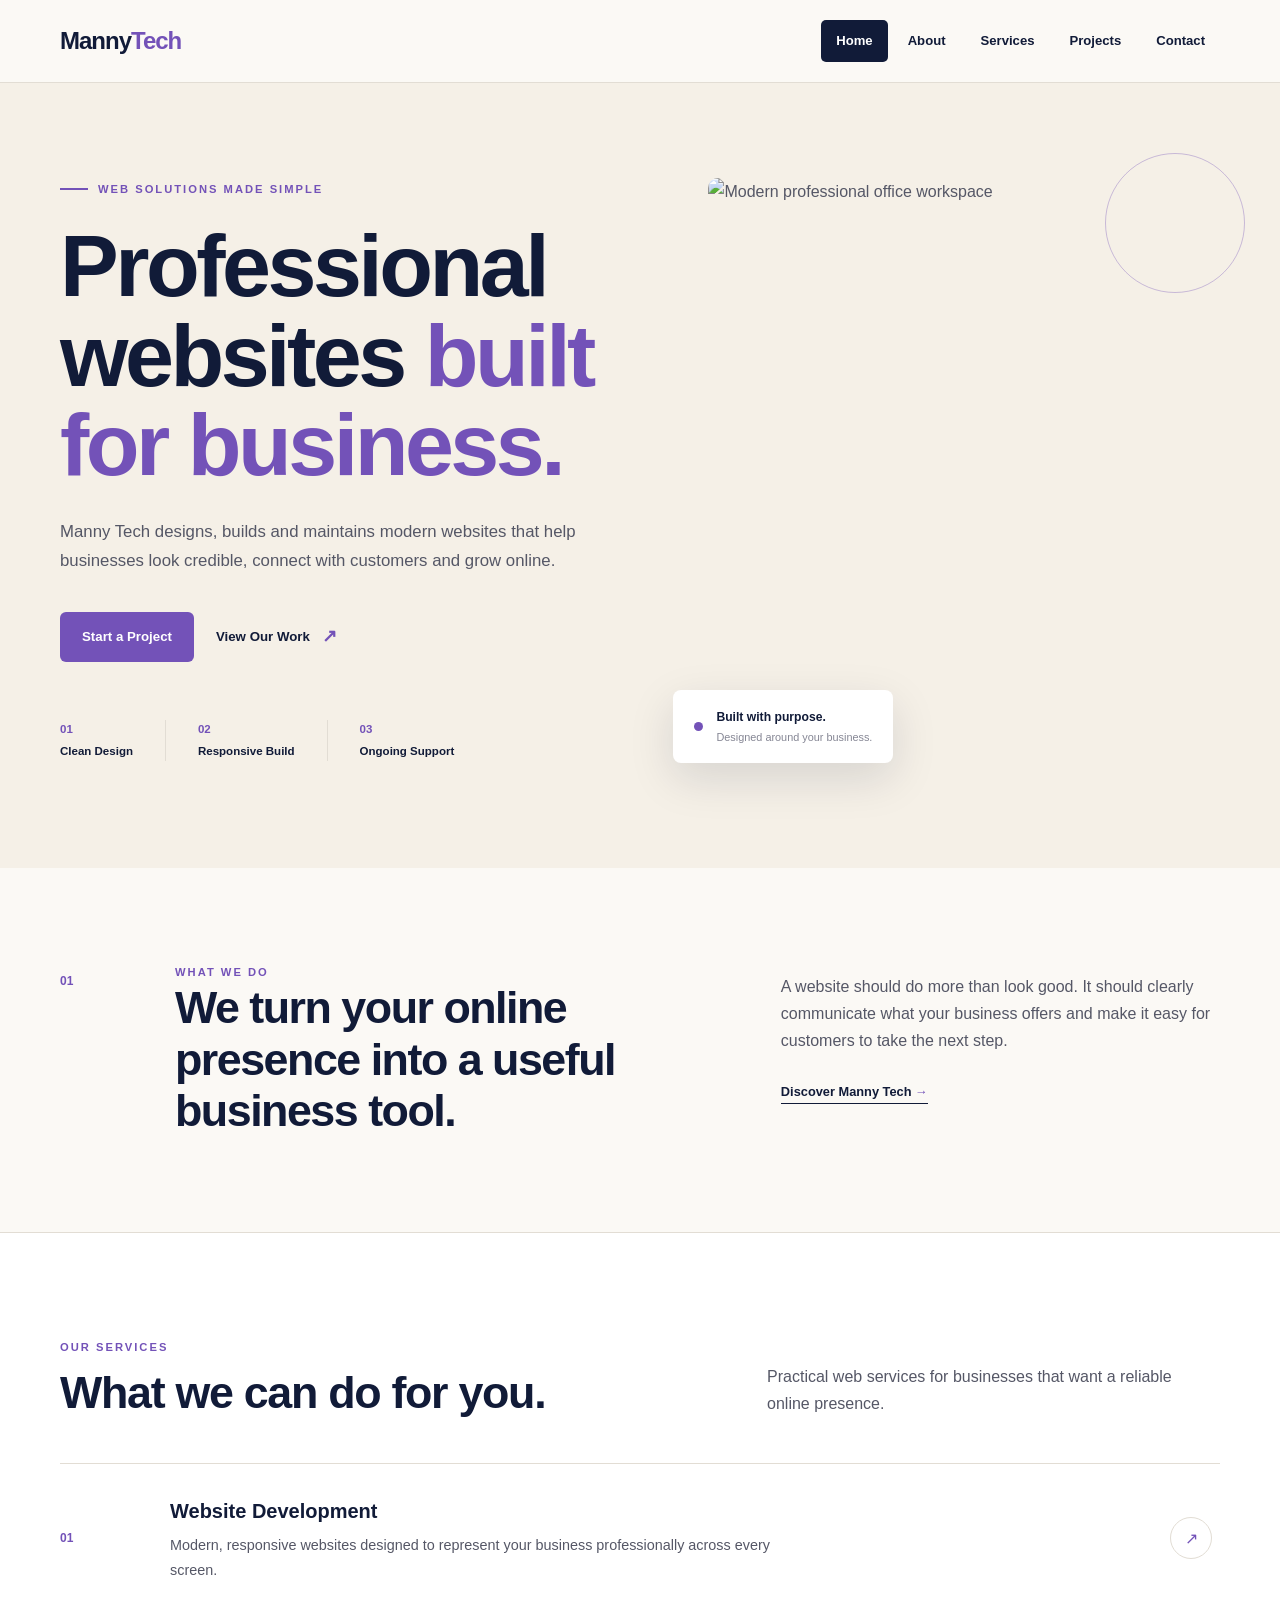
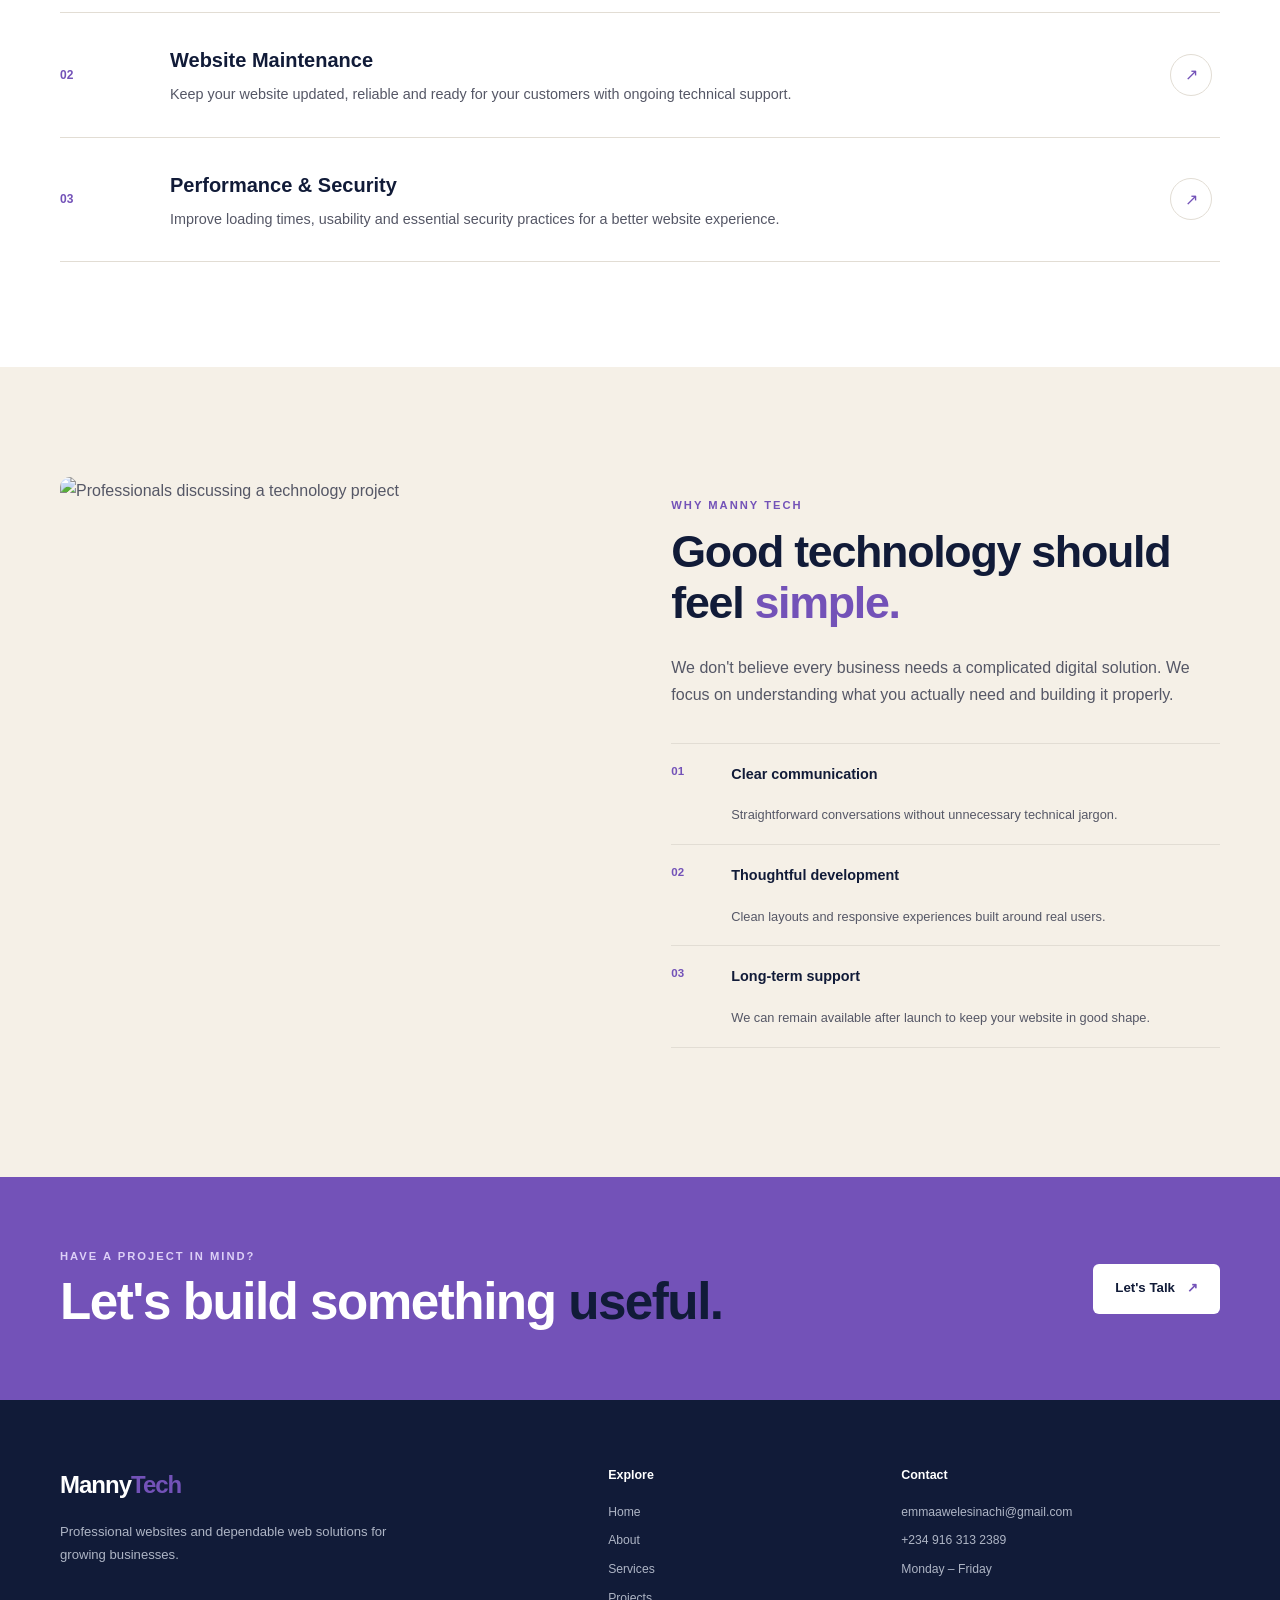
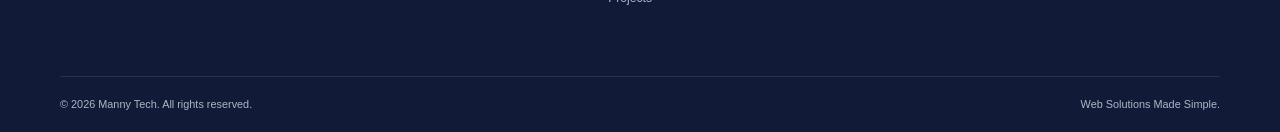
==== commit 59bae42c: "More updates" ====
--- a/index.html
+++ b/index.html
@@ -93,7 +93,9 @@
             <div class="hero-image-frame">
                 <img
                     src="https://images.unsplash.com/photo-1497366811353-6870744d04b2?auto=format&fit=crop&w=1200&q=85"
-                    alt="Modern professional office workspace">
+                    alt="Modern professional office workspace"
+                    loading="lazy"
+                    decoding="async">
             </div>
 
             <div class="hero-floating-card">
@@ -222,7 +224,9 @@
         <div class="feature-image">
             <img
                 src="https://images.unsplash.com/photo-1556761175-b413da4baf72?auto=format&fit=crop&w=1100&q=85"
-                alt="Professionals discussing a technology project">
+                alt="Professionals discussing a technology project"
+                loading="lazy"
+                decoding="async">
         </div>
 
         <div class="feature-content">
@@ -330,11 +334,11 @@
         <div class="footer-column">
             <h4>Contact</h4>
 
-            <a href="mailto: emmaawelesinachi@gmail.com">
+            <a href="mailto:emmaawelesinachi@gmail.com">
                emmaawelesinachi@gmail.com
             </a>
 
-            <a href="tel:+234916 313 2389">
+            <a href="tel:+2349163132389">
                 +234 916 313 2389
             </a>
 
--- a/style.css
+++ b/style.css
@@ -64,6 +64,7 @@
 
 img {
     width: 100%;
+    height: auto;
     display: block;
 }
 
@@ -206,7 +207,7 @@
 .hero h1 {
     color: var(--navy);
 
-    font-size: clamp(3rem, 5.5vw, 5.1rem);
+    font-size: clamp(2.8rem, 7vw, 5.5rem);
 
     line-height: 1.02;
 
@@ -1666,4 +1667,32 @@
         flex-direction: column;
         gap: 15px;
     }
+}
+
+a:focus-visible,
+button:focus-visible,
+input:focus-visible,
+textarea:focus-visible,
+select:focus-visible {
+    outline: 2px solid var(--violet);
+    outline-offset: 3px;
+}
+input,
+textarea,
+select {
+    width: 100%;
+    font: inherit;
+}
+
+textarea {
+    min-height: 160px;
+    resize: vertical;
+}
+
+input:focus,
+textarea:focus,
+select:focus {
+    outline: none;
+    border-color: var(--violet);
+    box-shadow: 0 0 0 3px rgba(124, 58, 237, 0.12);
 }
